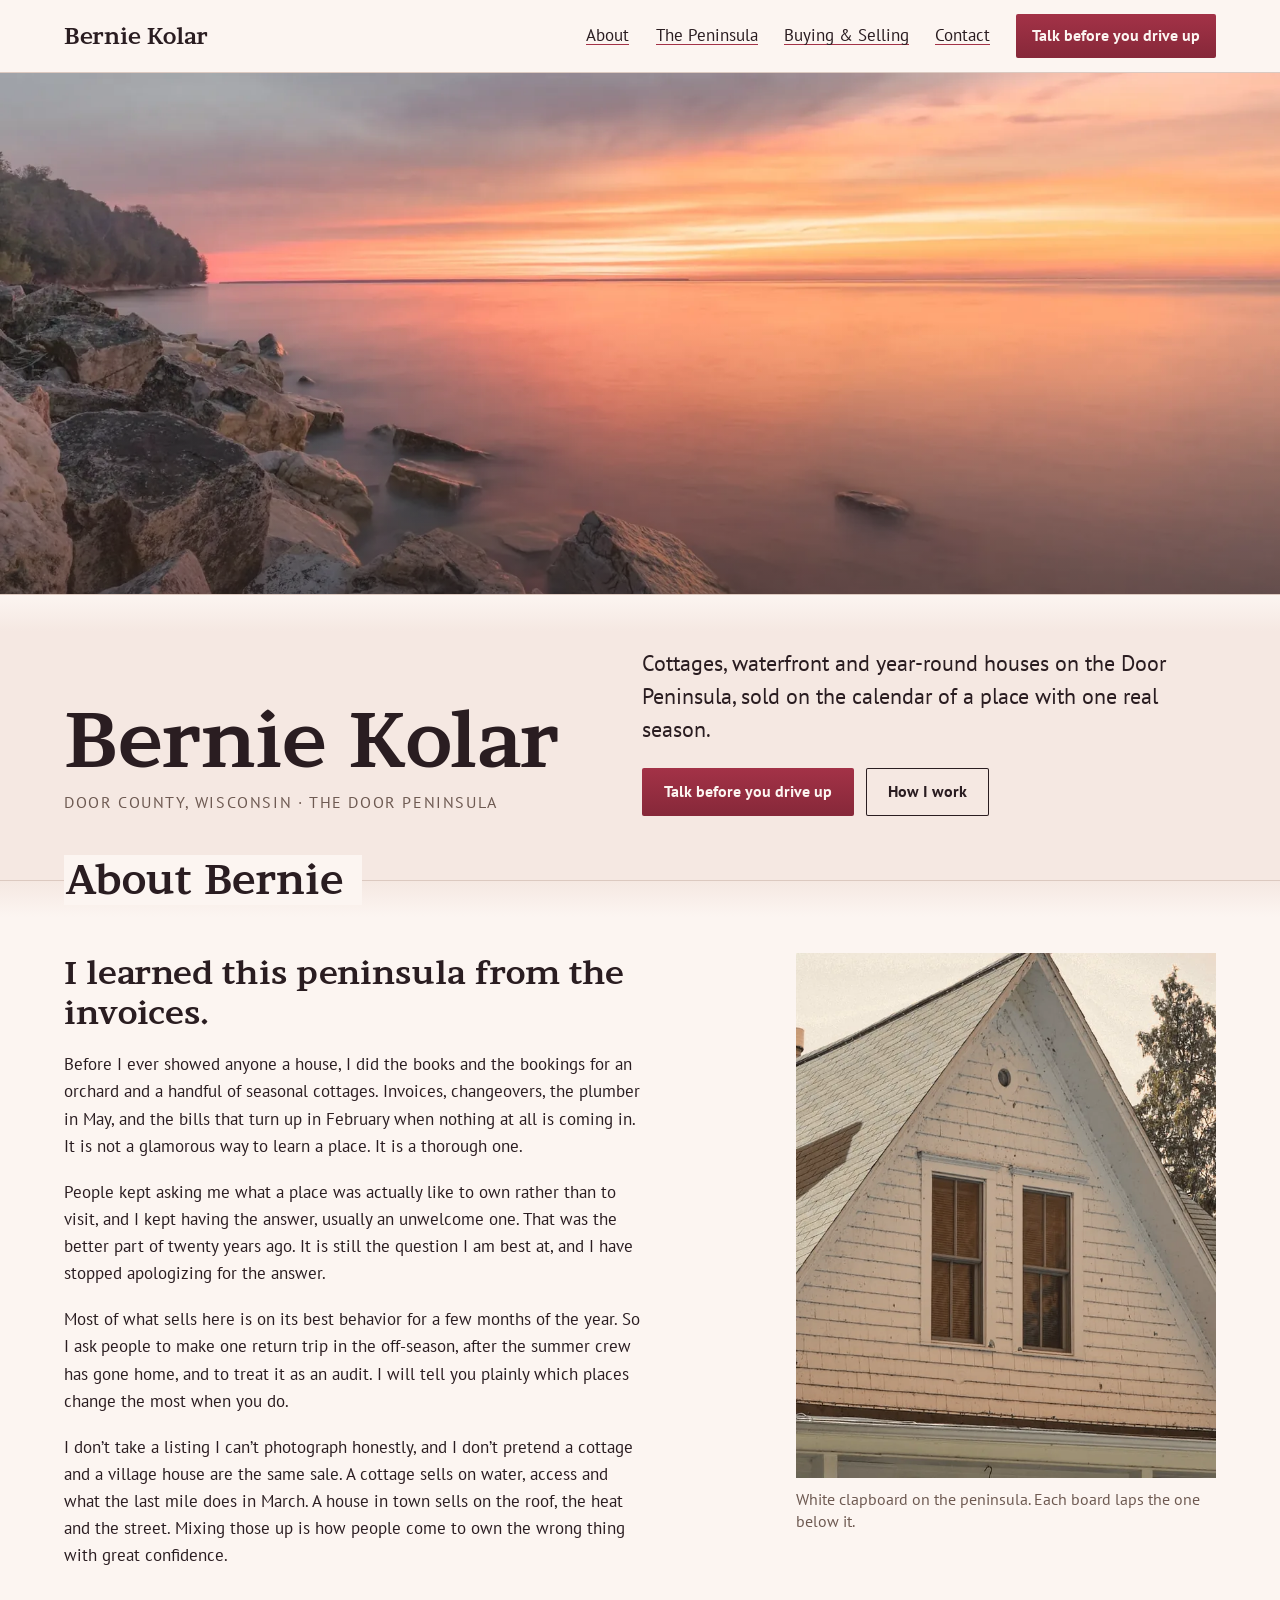
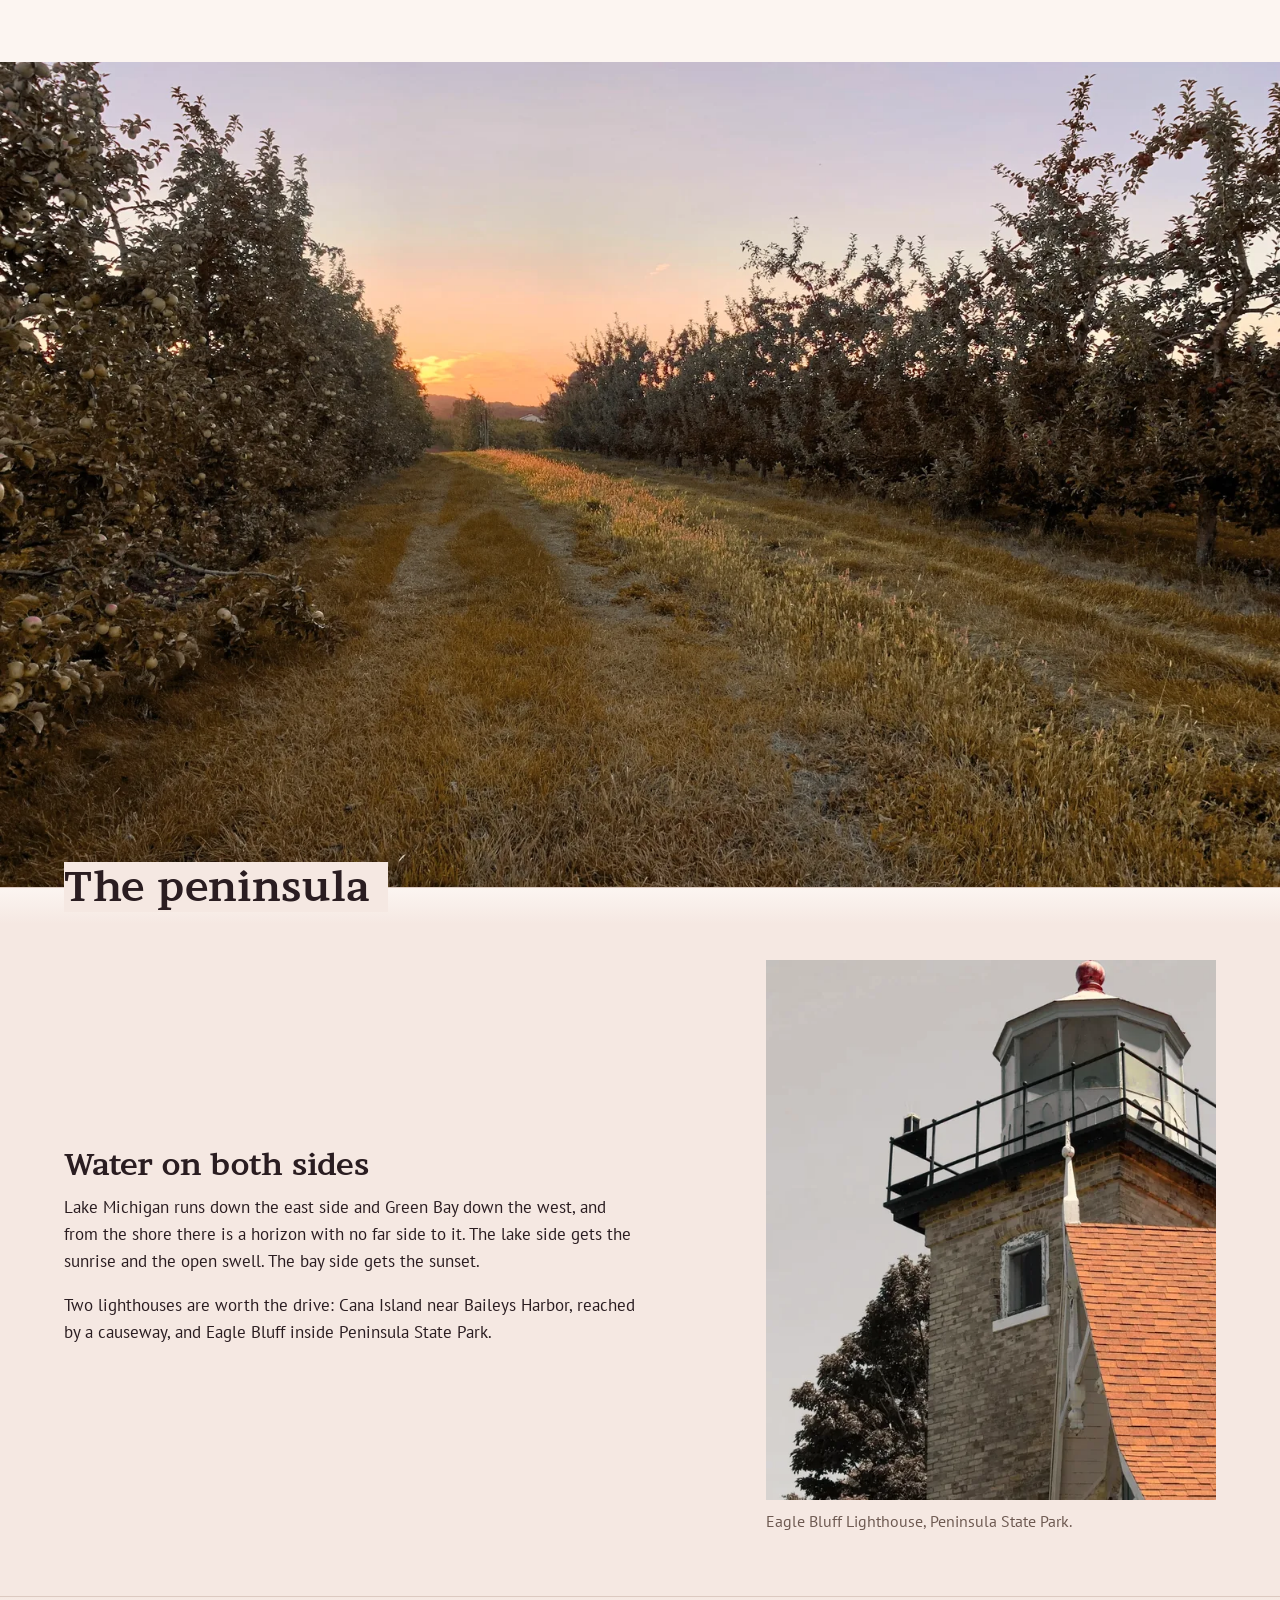
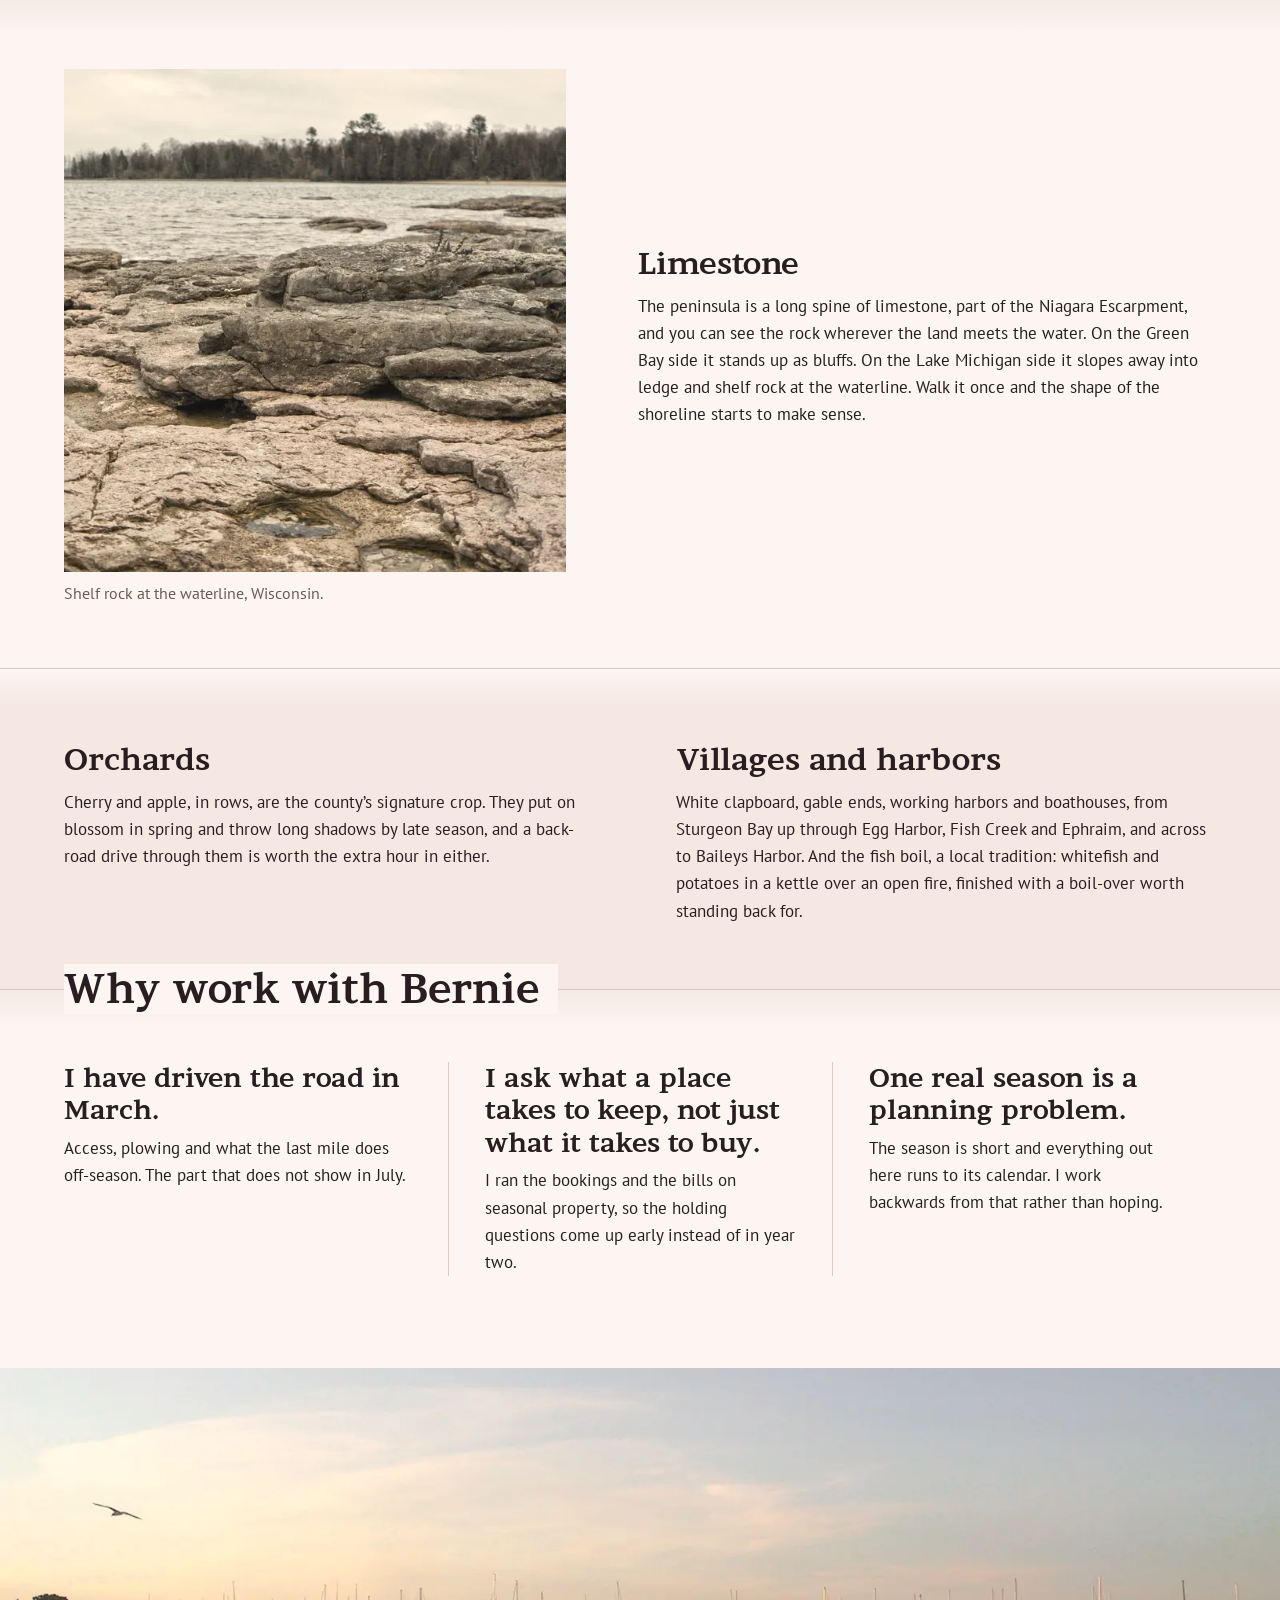
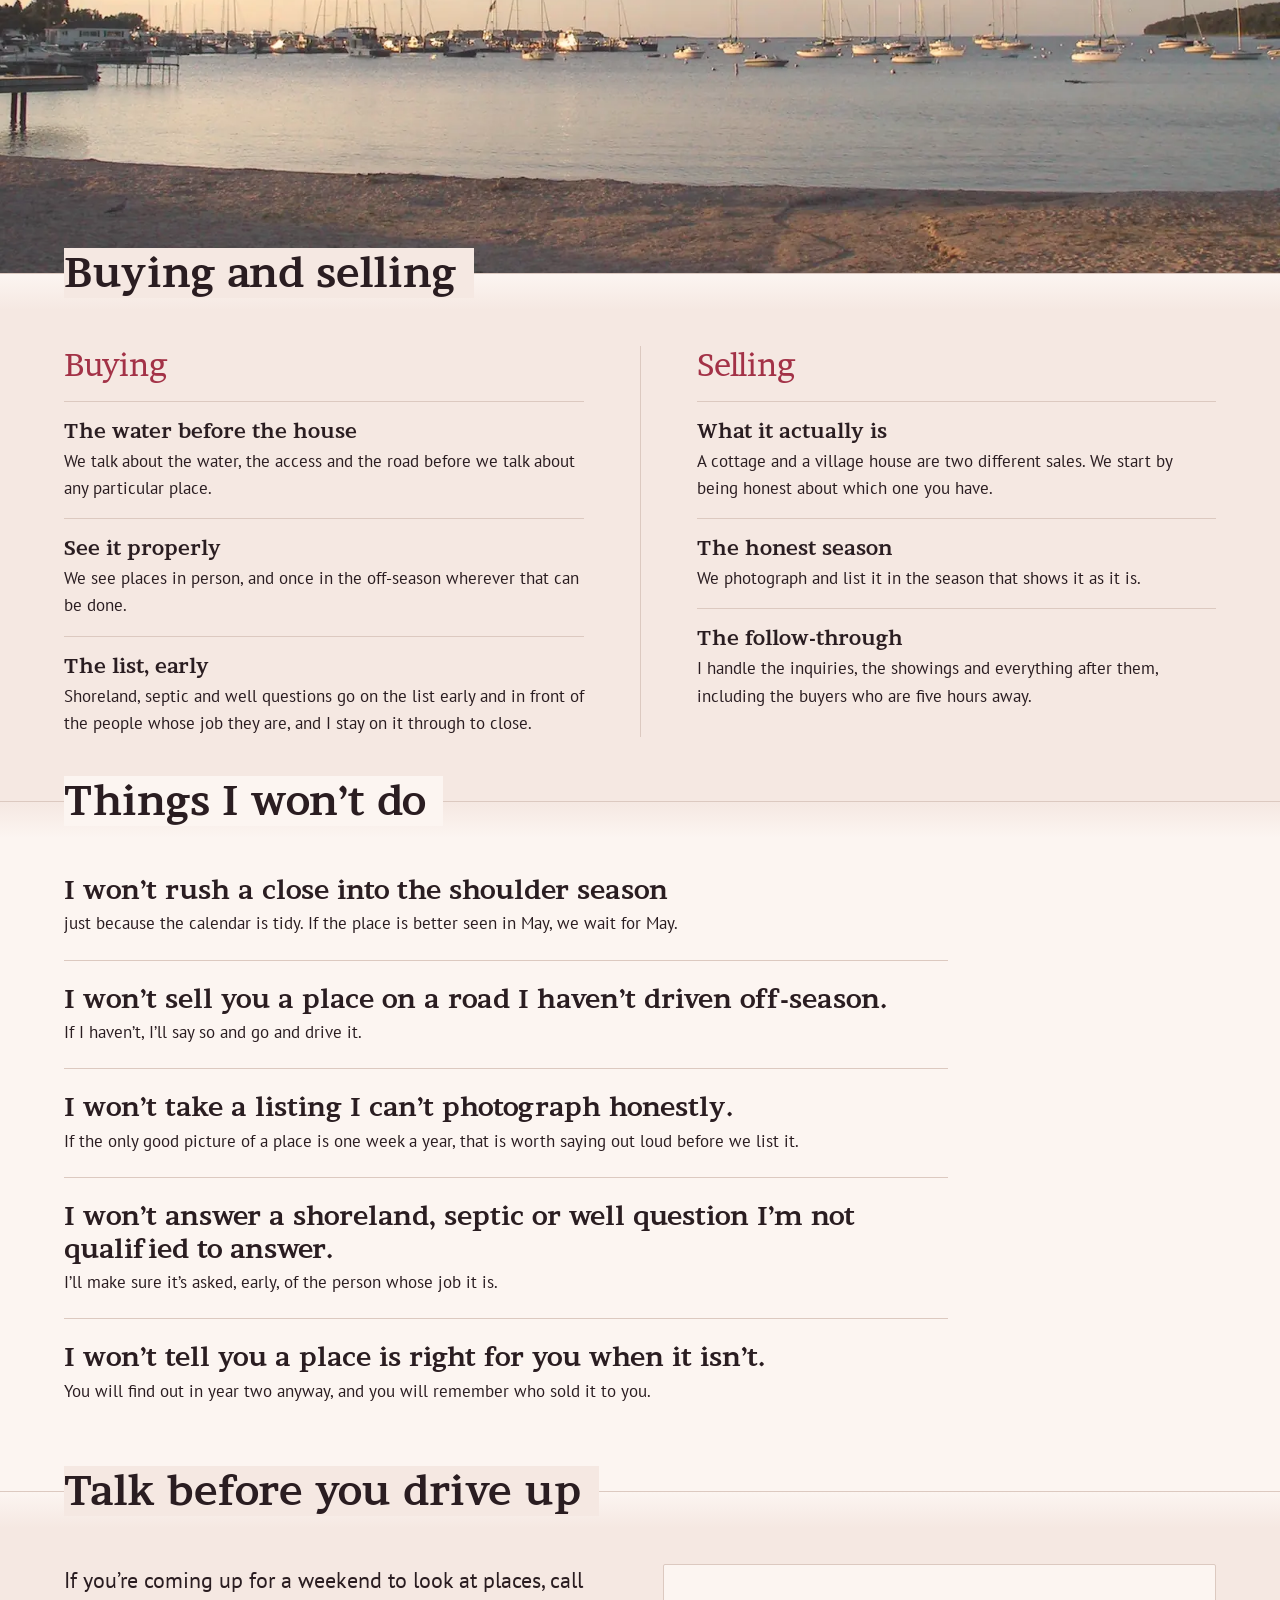
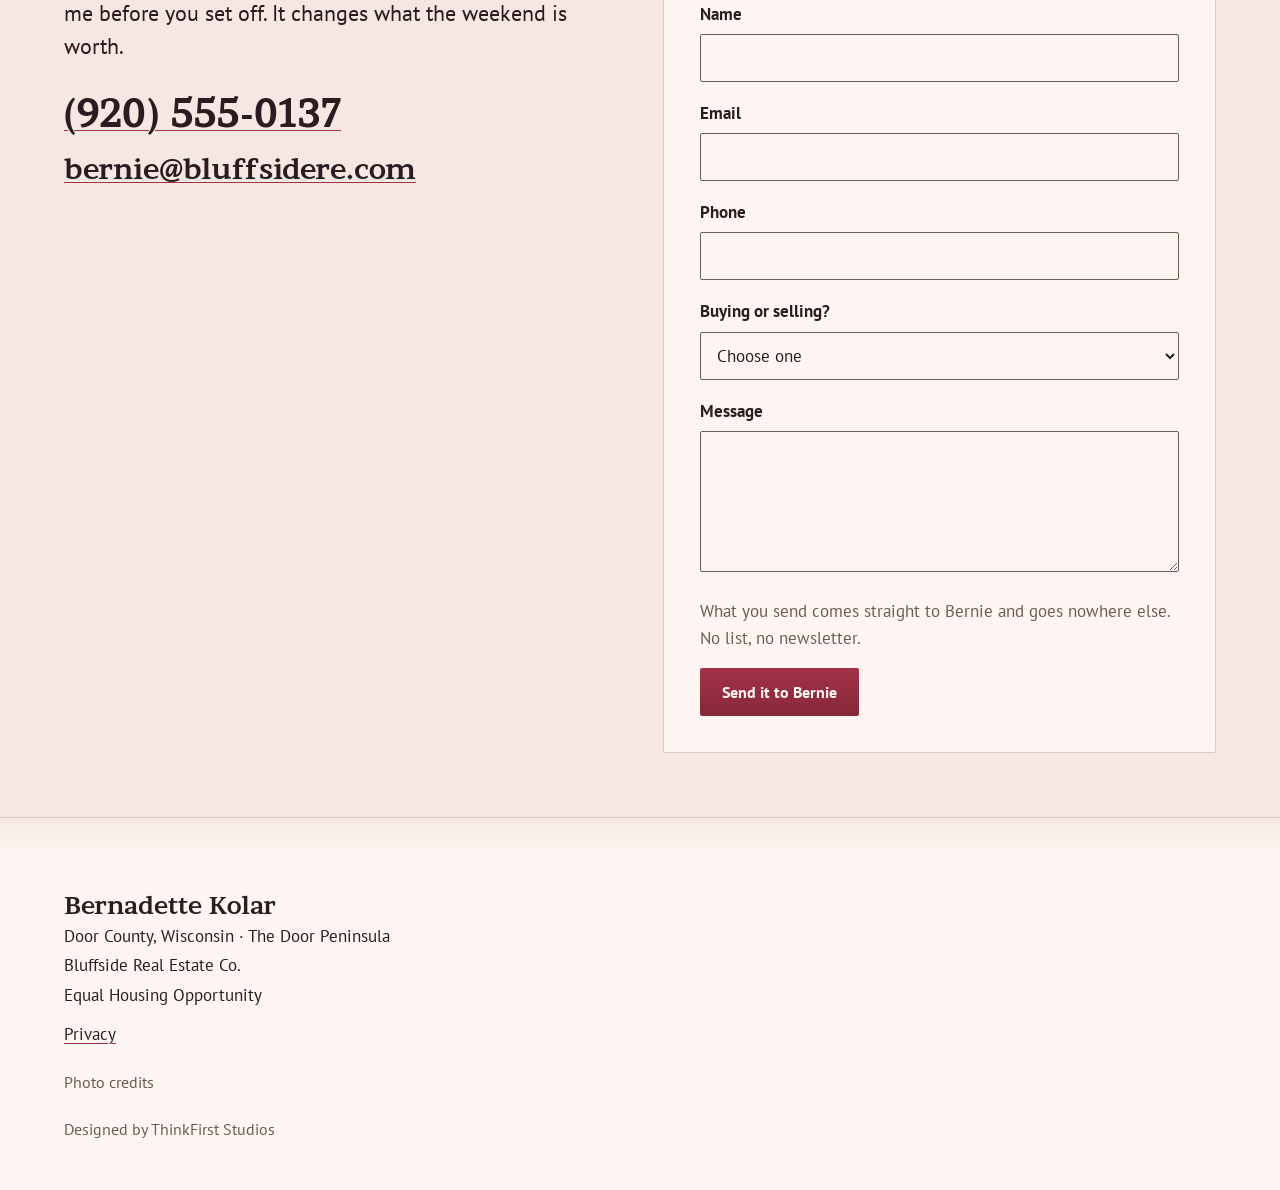
==== index.html @ 12010ba4 "Publish sample site preview Co-Authored-By: Claude Opus 5.5 <noreply@anthropic.com>" ====
<!-- ThinkFirst Studios sample site. Bernadette Kolar, Bluffside Real Estate Co., the phone number and the email address are FICTIONAL and used for demonstration only. Not a real agent, brokerage or business. No licence number, statistic or testimonial on this page is real — none are claimed. Photography is royalty-free stock, regional, and not represented as being of any specific address. Not for deployment to a live domain. Some photographs are Creative Commons works of named public places, credited in the footer. -->
<!DOCTYPE html>
<html lang="en-US">
<head>
  <meta charset="utf-8">
  <meta name="viewport" content="width=device-width, initial-scale=1">
  <title>Bernie Kolar · Door County Real Estate · The Door Peninsula, Wisconsin</title>
  <meta name="description" content="Bernie Kolar works cottages, waterfront and year-round houses on the Door Peninsula: Sturgeon Bay, Fish Creek, Ephraim, Egg Harbor and Baileys Harbor. Talk before you drive up.">
  <meta name="robots" content="noindex, nofollow">
  <link rel="canonical" href="https://bluffsidere.com/">
  <meta property="og:type" content="website">
  <meta property="og:title" content="Bernie Kolar · Door County Real Estate">
  <meta property="og:description" content="Cottages, waterfront and year-round houses on the Door Peninsula. Talk before you drive up.">
  <meta property="og:url" content="https://bluffsidere.com/">
  <meta property="og:image" content="https://bluffsidere.com/assets/og-card.jpg">
  <link rel="stylesheet" href="styles.css">
  <script>document.documentElement.classList.add('js')</script>
  <script type="application/ld+json">
  {
    "@context": "https://schema.org",
    "@type": "RealEstateAgent",
    "name": "Bernadette Kolar",
    "url": "https://bluffsidere.com/",
    "areaServed": { "@type": "AdministrativeArea", "name": "Door County, Wisconsin" }
  }
  </script>
</head>
<body>
  <a class="skip" href="#main">Skip to content</a>

  <header class="head" data-head>
    <div class="head__row">
      <a class="head__name" href="#top">Bernie Kolar</a>
      <button class="head__toggle" type="button" data-nav-toggle aria-expanded="false" aria-controls="nav">Menu</button>
      <nav class="head__nav" id="nav" aria-label="Main">
        <a href="#about">About</a>
        <a href="#peninsula">The Peninsula</a>
        <a href="#buying-selling">Buying &amp; Selling</a>
        <a href="#contact">Contact</a>
        <a class="btn btn--small" href="#contact">Talk before you drive up</a>
      </nav>
    </div>
  </header>

  <main id="main">
    <div id="top" class="hero">
      <picture class="hero__photo">
        <source media="(max-width: 599px)" type="image/webp"
                srcset="assets/photos/shoreline-hero-phone-800.webp 800w, assets/photos/shoreline-hero-phone-1200.webp 1200w" sizes="100vw" width="1200" height="900">
        <img src="assets/photos/shoreline-hero-1800.webp"
             srcset="assets/photos/shoreline-hero-1200.webp 1200w, assets/photos/shoreline-hero-1800.webp 1800w, assets/photos/shoreline-hero-2320.webp 2320w"
             sizes="100vw" width="2320" height="994" fetchpriority="high"
             alt="Open water running to a clear horizon past a shoreline of pale broken rock, in warm low light, Door County.">
      </picture>
    </div>

    <section class="lap lap--blossom lap--hero" data-lap aria-labelledby="hero-name">
      <div class="wrap hero__copy">
        <div>
          <h1 class="hero__name" id="hero-name">Bernie Kolar</h1>
          <p class="hero__place">Door County, Wisconsin · The Door Peninsula</p>
        </div>
        <div>
          <p class="hero__line">Cottages, waterfront and year-round houses on the Door Peninsula, sold on the calendar of a place with one real season.</p>
          <p class="hero__actions">
            <a class="btn" href="#contact">Talk before you drive up</a>
            <a class="btn btn--line" href="#about">How I work</a>
          </p>
        </div>
      </div>
    </section>

    <section class="lap lap--shell" id="about" data-lap aria-labelledby="about-title">
      <div class="wrap">
        <h2 class="lap__title" id="about-title">About Bernie</h2>
        <div class="about" data-rise-group>
          <div class="about__prose">
            <p class="about__open" data-rise>I learned this peninsula from the invoices.</p>
            <p data-rise>Before I ever showed anyone a house, I did the books and the bookings for an orchard and a handful of seasonal cottages. Invoices, changeovers, the plumber in May, and the bills that turn up in February when nothing at all is coming in. It is not a glamorous way to learn a place. It is a thorough one.</p>
            <p data-rise>People kept asking me what a place was actually like to own rather than to visit, and I kept having the answer, usually an unwelcome one. That was the better part of twenty years ago. It is still the question I am best at, and I have stopped apologizing for the answer.</p>
            <p data-rise>Most of what sells here is on its best behavior for a few months of the year. So I ask people to make one return trip in the off-season, after the summer crew has gone home, and to treat it as an audit. I will tell you plainly which places change the most when you do.</p>
            <p data-rise>I don’t take a listing I can’t photograph honestly, and I don’t pretend a cottage and a village house are the same sale. A cottage sells on water, access and what the last mile does in March. A house in town sells on the roof, the heat and the street. Mixing those up is how people come to own the wrong thing with great confidence.</p>
          </div>
          <figure class="about__photo" data-rise>
            <img src="assets/photos/clapboard-gable-800.webp"
                 srcset="assets/photos/clapboard-gable-640.webp 640w, assets/photos/clapboard-gable-800.webp 800w"
                 sizes="(min-width: 900px) 420px, 100vw" width="800" height="1000" loading="lazy"
                 alt="The gable end of a white clapboard building seen square-on, its lapped boards running level around two tall windows.">
            <figcaption>White clapboard on the peninsula. Each board laps the one below it.</figcaption>
          </figure>
        </div>
      </div>
    </section>

    <figure class="break" id="peninsula">
      <img src="assets/photos/orchard-rows-1600.webp"
           srcset="assets/photos/orchard-rows-1000.webp 1000w, assets/photos/orchard-rows-1600.webp 1600w, assets/photos/orchard-rows-2400.webp 2400w"
           sizes="100vw" width="2400" height="1600" loading="lazy"
           alt="A grass lane between two orchard rows at the end of the day, the trees dark against a low warm sky.">
    </figure>

    <section class="lap lap--blossom" data-lap aria-labelledby="peninsula-title">
      <div class="wrap">
        <h2 class="lap__title" id="peninsula-title">The peninsula</h2>
        <div class="place place--tall" data-rise-group>
          <div class="place__text" data-rise>
            <h3>Water on both sides</h3>
            <p>Lake Michigan runs down the east side and Green Bay down the west, and from the shore there is a horizon with no far side to it. The lake side gets the sunrise and the open swell. The bay side gets the sunset.</p>
            <p>Two lighthouses are worth the drive: Cana Island near Baileys Harbor, reached by a causeway, and Eagle Bluff inside Peninsula State Park.</p>
          </div>
          <figure class="place__photo" data-rise>
            <img src="assets/photos/eagle-bluff-light-900.webp"
                 srcset="assets/photos/eagle-bluff-light-560.webp 560w, assets/photos/eagle-bluff-light-900.webp 900w"
                 sizes="(min-width: 900px) 30vw, 100vw" width="900" height="1080" loading="lazy"
                 alt="The lantern room and brick tower of Eagle Bluff Lighthouse against a clear sky.">
            <figcaption>Eagle Bluff Lighthouse, Peninsula State Park.</figcaption>
          </figure>
        </div>
      </div>
    </section>

    <section class="lap lap--shell" data-lap aria-labelledby="limestone-title">
      <div class="wrap">
        <div class="place place--flip" data-rise-group>
          <div class="place__text" data-rise>
            <h3 id="limestone-title">Limestone</h3>
            <p>The peninsula is a long spine of limestone, part of the Niagara Escarpment, and you can see the rock wherever the land meets the water. On the Green Bay side it stands up as bluffs. On the Lake Michigan side it slopes away into ledge and shelf rock at the waterline. Walk it once and the shape of the shoreline starts to make sense.</p>
          </div>
          <figure class="place__photo" data-rise>
            <img src="assets/photos/shelf-rock-1000.webp"
                 srcset="assets/photos/shelf-rock-640.webp 640w, assets/photos/shelf-rock-1000.webp 1000w"
                 sizes="(min-width: 900px) 34vw, 100vw" width="1000" height="1000" loading="lazy"
                 alt="Flat shelves of pale rock stepping down into shallow water on a Wisconsin shoreline.">
            <figcaption>Shelf rock at the waterline, Wisconsin.</figcaption>
          </figure>
        </div>
      </div>
    </section>

    <section class="lap lap--blossom" data-lap aria-labelledby="orchards-title">
      <div class="wrap">
        <div class="place place--pair" data-rise-group>
          <div class="place__text" data-rise>
            <h3 id="orchards-title">Orchards</h3>
            <p>Cherry and apple, in rows, are the county’s signature crop. They put on blossom in spring and throw long shadows by late season, and a back-road drive through them is worth the extra hour in either.</p>
          </div>
          <div class="place__text" data-rise>
            <h3>Villages and harbors</h3>
            <p>White clapboard, gable ends, working harbors and boathouses, from Sturgeon Bay up through Egg Harbor, Fish Creek and Ephraim, and across to Baileys Harbor. And the fish boil, a local tradition: whitefish and potatoes in a kettle over an open fire, finished with a boil-over worth standing back for.</p>
          </div>
        </div>
      </div>
    </section>

    <section class="lap lap--shell" data-lap aria-labelledby="why-title">
      <div class="wrap">
        <h2 class="lap__title" id="why-title">Why work with Bernie</h2>
        <div class="points" data-rise-group>
          <div data-rise>
            <h3>I have driven the road in March.</h3>
            <p>Access, plowing and what the last mile does off-season. The part that does not show in July.</p>
          </div>
          <div data-rise>
            <h3>I ask what a place takes to keep, not just what it takes to buy.</h3>
            <p>I ran the bookings and the bills on seasonal property, so the holding questions come up early instead of in year two.</p>
          </div>
          <div data-rise>
            <h3>One real season is a planning problem.</h3>
            <p>The season is short and everything out here runs to its calendar. I work backwards from that rather than hoping.</p>
          </div>
        </div>
      </div>
    </section>

    <figure class="break break--wide">
      <img src="assets/photos/fish-creek-harbour-1600.webp"
           srcset="assets/photos/fish-creek-harbour-1000.webp 1000w, assets/photos/fish-creek-harbour-1600.webp 1600w, assets/photos/fish-creek-harbour-2040.webp 2040w"
           sizes="100vw" width="2040" height="850" loading="lazy"
           alt="Sailboats moored across Fish Creek harbor at dusk, seen from the beach under a soft pink sky.">
    </figure>

    <section class="lap lap--blossom" id="buying-selling" data-lap aria-labelledby="bs-title">
      <div class="wrap">
        <h2 class="lap__title" id="bs-title">Buying and selling</h2>
        <div class="split" data-rise-group>
          <div class="split__col" data-rise>
            <h3 class="split__head">Buying</h3>
            <dl class="steps">
              <dt>The water before the house</dt>
              <dd>We talk about the water, the access and the road before we talk about any particular place.</dd>
              <dt>See it properly</dt>
              <dd>We see places in person, and once in the off-season wherever that can be done.</dd>
              <dt>The list, early</dt>
              <dd>Shoreland, septic and well questions go on the list early and in front of the people whose job they are, and I stay on it through to close.</dd>
            </dl>
          </div>
          <div class="split__col" data-rise>
            <h3 class="split__head">Selling</h3>
            <dl class="steps">
              <dt>What it actually is</dt>
              <dd>A cottage and a village house are two different sales. We start by being honest about which one you have.</dd>
              <dt>The honest season</dt>
              <dd>We photograph and list it in the season that shows it as it is.</dd>
              <dt>The follow-through</dt>
              <dd>I handle the inquiries, the showings and everything after them, including the buyers who are five hours away.</dd>
            </dl>
          </div>
        </div>
      </div>
    </section>

    <section class="lap lap--shell" data-lap aria-labelledby="wont-title">
      <div class="wrap">
        <h2 class="lap__title" id="wont-title">Things I won’t do</h2>
        <ul class="wont" data-rise-group>
          <li data-rise><strong>I won’t rush a close into the shoulder season</strong> just because the calendar is tidy. If the place is better seen in May, we wait for May.</li>
          <li data-rise><strong>I won’t sell you a place on a road I haven’t driven off-season.</strong> If I haven’t, I’ll say so and go and drive it.</li>
          <li data-rise><strong>I won’t take a listing I can’t photograph honestly.</strong> If the only good picture of a place is one week a year, that is worth saying out loud before we list it.</li>
          <li data-rise><strong>I won’t answer a shoreland, septic or well question I’m not qualified to answer.</strong> I’ll make sure it’s asked, early, of the person whose job it is.</li>
          <li data-rise><strong>I won’t tell you a place is right for you when it isn’t.</strong> You will find out in year two anyway, and you will remember who sold it to you.</li>
        </ul>
      </div>
    </section>

    <section class="lap lap--blossom" id="contact" data-lap aria-labelledby="contact-title">
      <div class="wrap">
        <h2 class="lap__title" id="contact-title">Talk before you drive up</h2>
        <div class="contact" data-rise-group>
          <div data-rise>
            <p class="contact__lead">If you’re coming up for a weekend to look at places, call me before you set off. It changes what the weekend is worth.</p>
            <p class="contact__big"><a href="tel:+19205550137">(920) 555-0137</a></p>
            <p class="contact__big contact__big--mail"><a href="mailto:bernie@bluffsidere.com">bernie@bluffsidere.com</a></p>
          </div>
          <form class="form" action="thanks.html" method="get" novalidate data-form data-rise>
            <div class="field">
              <label for="f-name">Name</label>
              <input id="f-name" name="name" type="text" autocomplete="name" required aria-describedby="e-name">
              <p class="field__error" id="e-name" hidden></p>
            </div>
            <div class="field">
              <label for="f-email">Email</label>
              <input id="f-email" name="email" type="email" autocomplete="email" aria-describedby="e-email">
              <p class="field__error" id="e-email" hidden></p>
            </div>
            <div class="field">
              <label for="f-phone">Phone</label>
              <input id="f-phone" name="phone" type="tel" autocomplete="tel" aria-describedby="e-contact">
              <p class="field__error" id="e-contact" hidden></p>
            </div>
            <div class="field">
              <label for="f-kind">Buying or selling?</label>
              <select id="f-kind" name="kind">
                <option value="">Choose one</option>
                <option>Buying</option>
                <option>Selling</option>
                <option>Both</option>
                <option>Just looking</option>
              </select>
            </div>
            <div class="field">
              <label for="f-message">Message</label>
              <textarea id="f-message" name="message" rows="5"></textarea>
            </div>
            <p class="form__note">What you send comes straight to Bernie and goes nowhere else. No list, no newsletter.</p>
            <button class="btn" type="submit">Send it to Bernie</button>
          </form>
        </div>
      </div>
    </section>
  </main>

  <footer class="lap lap--shell foot">
    <div class="wrap">
      <p class="foot__name">Bernadette Kolar</p>
      <p>Door County, Wisconsin · The Door Peninsula</p>
      <p>Bluffside Real Estate Co.</p>
      <p>Equal Housing Opportunity</p>
      <p><a href="privacy.html">Privacy</a></p>
      <details class="foot__credits">
        <summary>Photo credits</summary>
        <p>Photographs cropped, straightened and color-adjusted from the originals.</p>
        <ul>
          <li><a href="https://unsplash.com/photos/a-beautiful-sunset-over-the-ocean-with-rocks-in-the-foreground-HpwpplwMd3E">Door County shoreline</a>, Dave Hoefler, Unsplash License</li>
          <li><a href="https://commons.wikimedia.org/wiki/File:White_Gull_Inn_(53918706138).jpg">White Gull Inn</a>, Chris Rycroft, <a href="https://creativecommons.org/licenses/by/2.0/">CC BY 2.0</a></li>
          <li><a href="https://www.pexels.com/photo/apple-orchard-at-sunset-in-pennsylvania-countryside-32211714/">Apple orchard at sunset</a>, Jonathan David, Pexels License</li>
          <li><a href="https://www.pexels.com/photo/close-up-of-the-eagle-bluff-lighthouse-8353597/">Eagle Bluff Lighthouse</a>, RockTree Photography, Pexels License</li>
          <li><a href="https://www.pexels.com/photo/rocky-beach-by-the-sea-27036347/">Rocky shoreline, Wisconsin</a>, Robert Schrader, Pexels License</li>
          <li><a href="https://commons.wikimedia.org/wiki/File:Fish_Creek_Harbor_Park.jpg">Fish Creek Harbor Park</a>, Markheffron2, <a href="https://creativecommons.org/licenses/by-sa/3.0/">CC BY-SA 3.0</a></li>
        </ul>
      </details>
      <p class="foot__small">Designed by ThinkFirst Studios</p>
    </div>
  </footer>

  <div class="callbar">
    <a href="tel:+19205550137">Call</a>
    <a href="mailto:bernie@bluffsidere.com">Email</a>
  </div>
  <script src="script.js"></script>
</body>
</html>
---- styles.css ----
/* Orchard Light · The Lapped Course */
@font-face { font-family: "Brawler"; src: url("assets/fonts/brawler-400-normal.woff2") format("woff2"); font-weight: 400; font-display: swap; }
@font-face { font-family: "Brawler"; src: url("assets/fonts/brawler-700-normal.woff2") format("woff2"); font-weight: 700; font-display: swap; }
@font-face { font-family: "PT Sans"; src: url("assets/fonts/pt-sans-400-normal.woff2") format("woff2"); font-weight: 400; font-display: swap; }
@font-face { font-family: "PT Sans"; src: url("assets/fonts/pt-sans-400-italic.woff2") format("woff2"); font-weight: 400; font-style: italic; font-display: swap; }
@font-face { font-family: "PT Sans"; src: url("assets/fonts/pt-sans-700-normal.woff2") format("woff2"); font-weight: 700; font-display: swap; }

:root {
  --blossom: #F5E8E2;
  --shell: #FCF5F1;
  --harbour: #2A1D21;
  --driftwood: #6E5A52;
  --rule: #DCC9C0;
  --cherry: #A33247;
  --cherry-deep: #862839;
  --cherry-deeper: #6F1F2F;
  --lap: 28px;
  --gutter: clamp(20px, 5vw, 64px);
  --display: "Brawler", Georgia, serif;
  --body: "PT Sans", "Trebuchet MS", sans-serif;
}

*, *::before, *::after { box-sizing: border-box; }
html { scroll-behavior: smooth; scroll-padding-top: 76px; -webkit-text-size-adjust: 100%; }
body { margin: 0; background: var(--blossom); color: var(--harbour); font: 400 1.0625rem/1.6 var(--body); padding-bottom: 56px; overflow-x: clip; }
img { display: block; width: 100%; height: auto; }
h1, h2, h3, p, ul, dl, dd, figure { margin: 0; padding: 0; }
ul { list-style: none; }
a { color: var(--harbour); text-decoration: underline; text-decoration-color: var(--cherry); text-decoration-thickness: 1px; text-underline-offset: 3px; transition: text-decoration-thickness .15s; }
a:hover { text-decoration-thickness: 3px; }
:focus-visible { outline: 3px solid var(--cherry); outline-offset: 2px; }

.skip { position: absolute; left: 12px; top: -60px; z-index: 60; padding: 10px 14px; background: var(--shell); }
.skip:focus { top: 12px; }
.wrap { width: 100%; max-width: 1280px; margin: 0 auto; padding: 0 var(--gutter); }

/* Buttons */
.btn { display: inline-flex; align-items: center; justify-content: center; min-height: 48px; padding: 10px 22px; border: 0; border-radius: 2px; background: linear-gradient(180deg, var(--cherry), var(--cherry-deep)); color: var(--shell); font: 700 1rem/1.2 var(--body); text-decoration: none; cursor: pointer; }
.btn:hover { background: linear-gradient(180deg, var(--cherry-deep), var(--cherry-deeper)); }
.btn--line { background: none; color: var(--harbour); box-shadow: inset 0 0 0 1px var(--harbour); }
.btn--line:hover { background: var(--shell); }
.btn--small { min-height: 44px; padding: 8px 16px; }

/* Header */
.head { position: sticky; top: 0; z-index: 50; background: var(--shell); border-bottom: 1px solid var(--rule); }
.head__row { display: flex; align-items: center; justify-content: space-between; gap: 20px; max-width: 1280px; margin: 0 auto; padding: 14px var(--gutter); transition: padding .2s; }
.head.is-condensed .head__row { padding-top: 6px; padding-bottom: 6px; }
.head__name { display: inline-flex; align-items: center; min-height: 44px; font: 700 1.375rem/1.2 var(--display); text-decoration: none; }
.head__toggle { min-width: 64px; min-height: 44px; padding: 0 12px; background: none; border: 1px solid var(--harbour); border-radius: 2px; color: var(--harbour); font: 700 1rem var(--body); cursor: pointer; }
.head__nav { display: none; position: absolute; left: 0; right: 0; top: 100%; flex-direction: column; gap: 4px; padding: 10px var(--gutter) 20px; background: var(--shell); border-bottom: 1px solid var(--rule); }
.head__nav.is-open { display: flex; }
.head__nav a:not(.btn) { display: flex; align-items: center; min-width: 44px; min-height: 44px; }
@media (min-width: 900px) {
  .head__toggle { display: none; }
  .head__nav, .head__nav.is-open { display: flex; position: static; flex-direction: row; align-items: center; gap: 26px; padding: 0; border: 0; background: none; }
}

/* Laps: each plane overlaps the one above by 28px, with a seam at its top edge */
.lap { position: relative; z-index: 1; margin-top: calc(var(--lap) * -1); padding: calc(var(--lap) + 44px) 0 calc(var(--lap) + 64px); border-top: 1px solid var(--rule); }
.lap::before { content: ""; position: absolute; left: 0; right: 0; top: 0; height: 36px; background: linear-gradient(180deg, var(--shell), var(--blossom)); pointer-events: none; }
.lap--blossom { background: var(--blossom); }
.lap--shell { background: var(--shell); }
.lap--shell::before { background: linear-gradient(180deg, var(--blossom), var(--shell)); }
.lap > .wrap { position: relative; }
.js .lap[data-lap] { transform: translateY(14px); }
.js .lap[data-lap]::before { opacity: 0; }
.js .lap[data-lap].is-settled { transform: none; transition: transform .52s ease-out; }
.js .lap[data-lap].is-settled::before { opacity: 1; transition: opacity .52s ease-out; }

/* The title is held by the joint: half above the seam, half below it */
.lap__title { position: absolute; top: calc((var(--lap) + 45px) * -1); left: var(--gutter); transform: translateY(-50%); padding: 2px 18px 2px 0; font: 700 clamp(1.75rem, 4vw, 2.5rem)/1.15 var(--display); }
.lap--blossom .lap__title { background: var(--blossom); }
.lap--shell .lap__title { background: var(--shell); }

/* Hero */
.hero__photo { display: block; position: relative; }
.hero__photo img { aspect-ratio: 4 / 3; object-fit: cover; }
.hero__photo::after { content: ""; position: absolute; inset: 0; background: linear-gradient(0deg, rgba(42, 29, 33, .5), rgba(42, 29, 33, 0) 55%); }
.lap--hero { padding-top: calc(var(--lap) + 24px); }
.hero__copy { display: grid; gap: 22px; }
.hero__name { font: 700 clamp(2.5rem, 12vw, 4.75rem)/1 var(--display); white-space: nowrap; }
.hero__place { margin-top: 12px; color: var(--driftwood); font-size: 1rem; text-transform: uppercase; letter-spacing: .1em; }
.hero__line { font-size: clamp(1.1875rem, 2vw, 1.375rem); line-height: 1.5; max-width: 34em; }
.hero__actions { display: flex; flex-wrap: wrap; gap: 12px; margin-top: 22px; }
@media (min-width: 600px) { .hero__photo img { aspect-ratio: 21 / 9; } }
@media (min-width: 900px) { .hero__copy { grid-template-columns: 1fr 1.1fr; gap: 56px; align-items: end; } }

/* About */
.about { display: grid; gap: 36px; }
.about__prose { max-width: 34em; }
.about__prose p + p { margin-top: 1.1em; }
.about__open { font: 700 clamp(1.5rem, 3vw, 2rem)/1.25 var(--display); }
figcaption { margin-top: 10px; color: var(--driftwood); font-size: 1rem; line-height: 1.4; }
@media (min-width: 900px) { .about { grid-template-columns: 1fr minmax(0, 420px); gap: 72px; align-items: start; } }

/* Photographs that break the course */
.break { position: relative; z-index: 0; scroll-margin-top: 60px; }
.break img { aspect-ratio: 3 / 2; object-fit: cover; }
.break--wide img { aspect-ratio: 12 / 5; }

/* The peninsula */
.place { display: grid; gap: 30px; }
.place h3 { margin-bottom: 12px; font: 700 clamp(1.5rem, 3vw, 1.875rem)/1.2 var(--display); }
.place__text { max-width: 34em; }
.place__text p + p { margin-top: 1em; }
@media (min-width: 900px) {
  .place { grid-template-columns: 1fr 1.45fr; gap: 72px; align-items: center; }
  .place--flip { grid-template-columns: 1fr 1.15fr; }
  .place--flip .place__text { grid-column: 2; grid-row: 1; }
  .place--flip .place__photo { grid-column: 1; grid-row: 1; }
  .place--tall { grid-template-columns: 1.4fr 1fr; }
  .place--pair { grid-template-columns: 1fr 1fr; align-items: start; }
}

/* Why */
.points { display: grid; gap: 30px; }
.points h3 { margin-bottom: 8px; font: 700 clamp(1.375rem, 2.4vw, 1.625rem)/1.25 var(--display); }
@media (min-width: 900px) {
  .points { grid-template-columns: repeat(3, 1fr); gap: 0; }
  .points > div { padding: 0 36px; border-left: 1px solid var(--rule); }
  .points > div:first-child { padding-left: 0; border-left: 0; }
}

/* Buying and selling */
.split { display: grid; gap: 40px; }
.split__head { margin-bottom: 6px; color: var(--cherry); font: 400 clamp(1.625rem, 3vw, 2rem)/1.2 var(--display); }
.steps dt { margin-top: 16px; padding-top: 16px; border-top: 1px solid var(--rule); font: 700 1.25rem/1.3 var(--display); }
.steps dd { margin-top: 4px; }
@media (min-width: 900px) {
  .split { grid-template-columns: 1fr 1fr; gap: 0; }
  .split__col:first-child { padding-right: 56px; }
  .split__col + .split__col { padding-left: 56px; border-left: 1px solid var(--rule); }
}

/* Things I won't do */
.wont { max-width: 52em; }
.wont li { padding: 22px 0; border-top: 1px solid var(--rule); }
.wont li:first-child { padding-top: 0; border-top: 0; }
.wont strong { display: block; margin-bottom: 4px; font: 700 clamp(1.3125rem, 2.4vw, 1.625rem)/1.25 var(--display); }

/* Contact */
.contact { display: grid; gap: 40px; }
.contact__lead { max-width: 26em; font-size: clamp(1.1875rem, 2vw, 1.375rem); line-height: 1.5; }
.contact__big { margin-top: 22px; font: 700 clamp(1.75rem, 4vw, 2.5rem)/1.2 var(--display); }
.contact__big--mail { margin-top: 8px; font-size: clamp(1.25rem, 3vw, 1.75rem); overflow-wrap: anywhere; }
.contact__big a { display: inline-block; min-height: 44px; padding: 4px 0; }
.form { padding: clamp(22px, 4vw, 36px); background: var(--shell); border: 1px solid var(--rule); border-radius: 2px; }
.field { margin-bottom: 18px; }
.field label { display: block; margin-bottom: 6px; font-weight: 700; }
.field input, .field select, .field textarea { width: 100%; min-height: 48px; padding: 10px 12px; background: var(--shell); border: 1px solid var(--driftwood); border-radius: 2px; color: var(--harbour); font: 400 1.0625rem/1.4 var(--body); }
.field [aria-invalid="true"] { border-color: var(--cherry); box-shadow: inset 0 0 0 1px var(--cherry); }
.field__error { margin-top: 6px; color: var(--cherry); font-weight: 700; }
.form__note { margin-bottom: 16px; color: var(--driftwood); }
@media (min-width: 900px) { .contact { grid-template-columns: 1fr 1.05fr; gap: 72px; align-items: start; } }

/* Footer */
.foot { padding-bottom: 48px; }
.foot p { margin-top: 2px; }
.foot .foot__name { font: 700 1.5rem/1.2 var(--display); }
.foot a { display: inline-block; min-height: 44px; padding-top: 10px; }
.foot__credits { margin-top: 6px; color: var(--driftwood); font-size: 1rem; }
.foot__credits summary { display: flex; align-items: center; min-height: 44px; font-size: 1rem; cursor: pointer; }
.foot__credits a { display: inline-flex; align-items: center; min-height: 44px; padding: 0; }
.foot__credits li { margin-top: 0; }
.back a { display: inline-flex; align-items: center; min-height: 44px; }
.foot .foot__small { margin-top: 12px; color: var(--driftwood); font-size: 1rem; }

/* Sticky mobile bar */
.callbar { position: fixed; left: 0; right: 0; bottom: 0; z-index: 40; display: grid; grid-template-columns: 1fr 1fr; background: var(--shell); border-top: 1px solid var(--rule); }
.callbar a { display: flex; align-items: center; justify-content: center; min-height: 56px; font-weight: 700; text-decoration: none; }
.callbar a:first-child { background: linear-gradient(180deg, var(--cherry), var(--cherry-deep)); color: var(--shell); }
@media (min-width: 900px) { .callbar { display: none; } body { padding-bottom: 0; } }

/* Rise */
.js [data-rise-group] [data-rise] { opacity: 0; transform: translateY(8px); }
.js [data-rise-group].is-risen [data-rise] { opacity: 1; transform: none; transition: opacity .38s ease-out, transform .38s ease-out; }

/* Inner pages */
.page { padding-bottom: 64px; }
.page .wrap { max-width: 760px; }
.page__photo img { aspect-ratio: 21 / 9; object-fit: cover; }
.page h1 { padding-top: 44px; font: 700 clamp(2.25rem, 6vw, 3.25rem)/1.1 var(--display); }
.page h2 { margin-top: 32px; font: 700 1.5rem/1.2 var(--display); }
.page p, .page ul { margin-top: 12px; }
.page ul { padding-left: 1.2em; list-style: disc; }

@media (prefers-reduced-motion: reduce) {
  html { scroll-behavior: auto; }
  *, *::before, *::after { transition: none !important; animation: none !important; }
  .js .lap[data-lap], .js [data-rise-group] [data-rise] { opacity: 1; transform: none; }
  .js .lap[data-lap]::before { opacity: 1; }
}
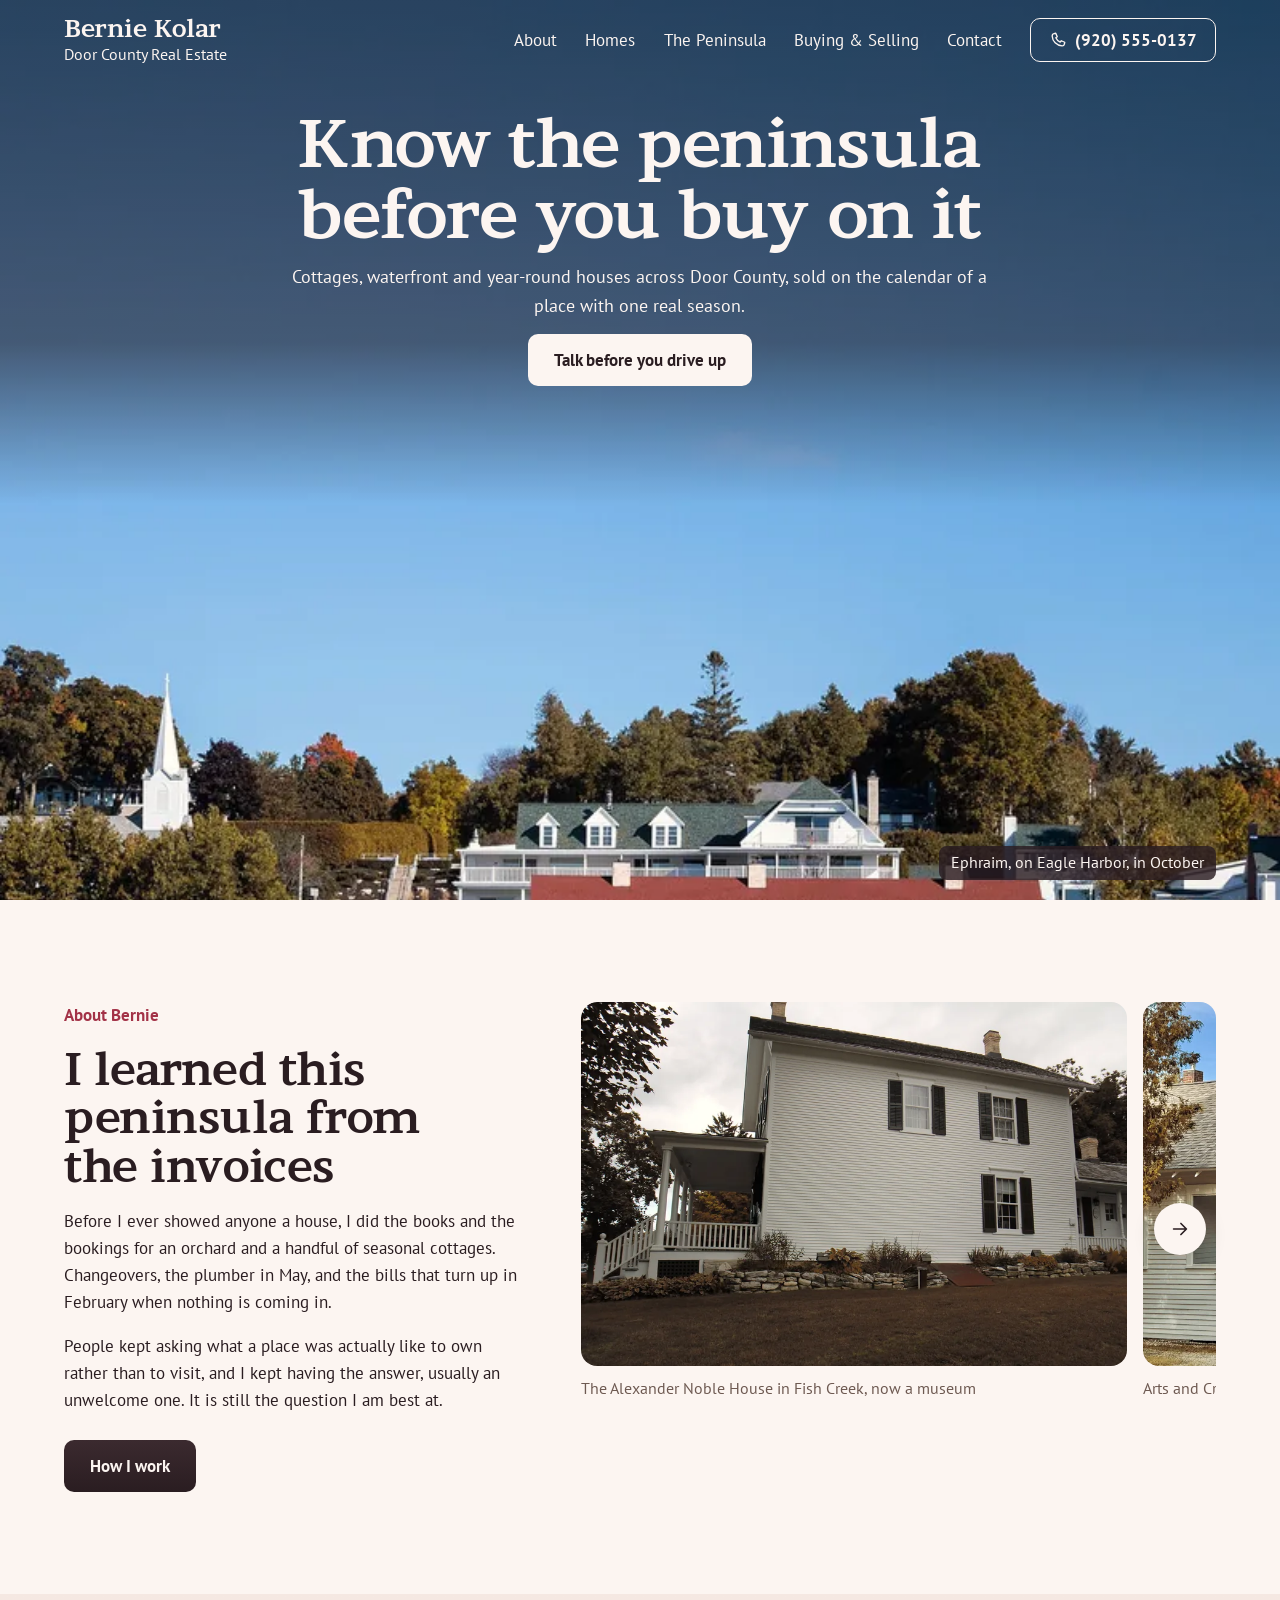
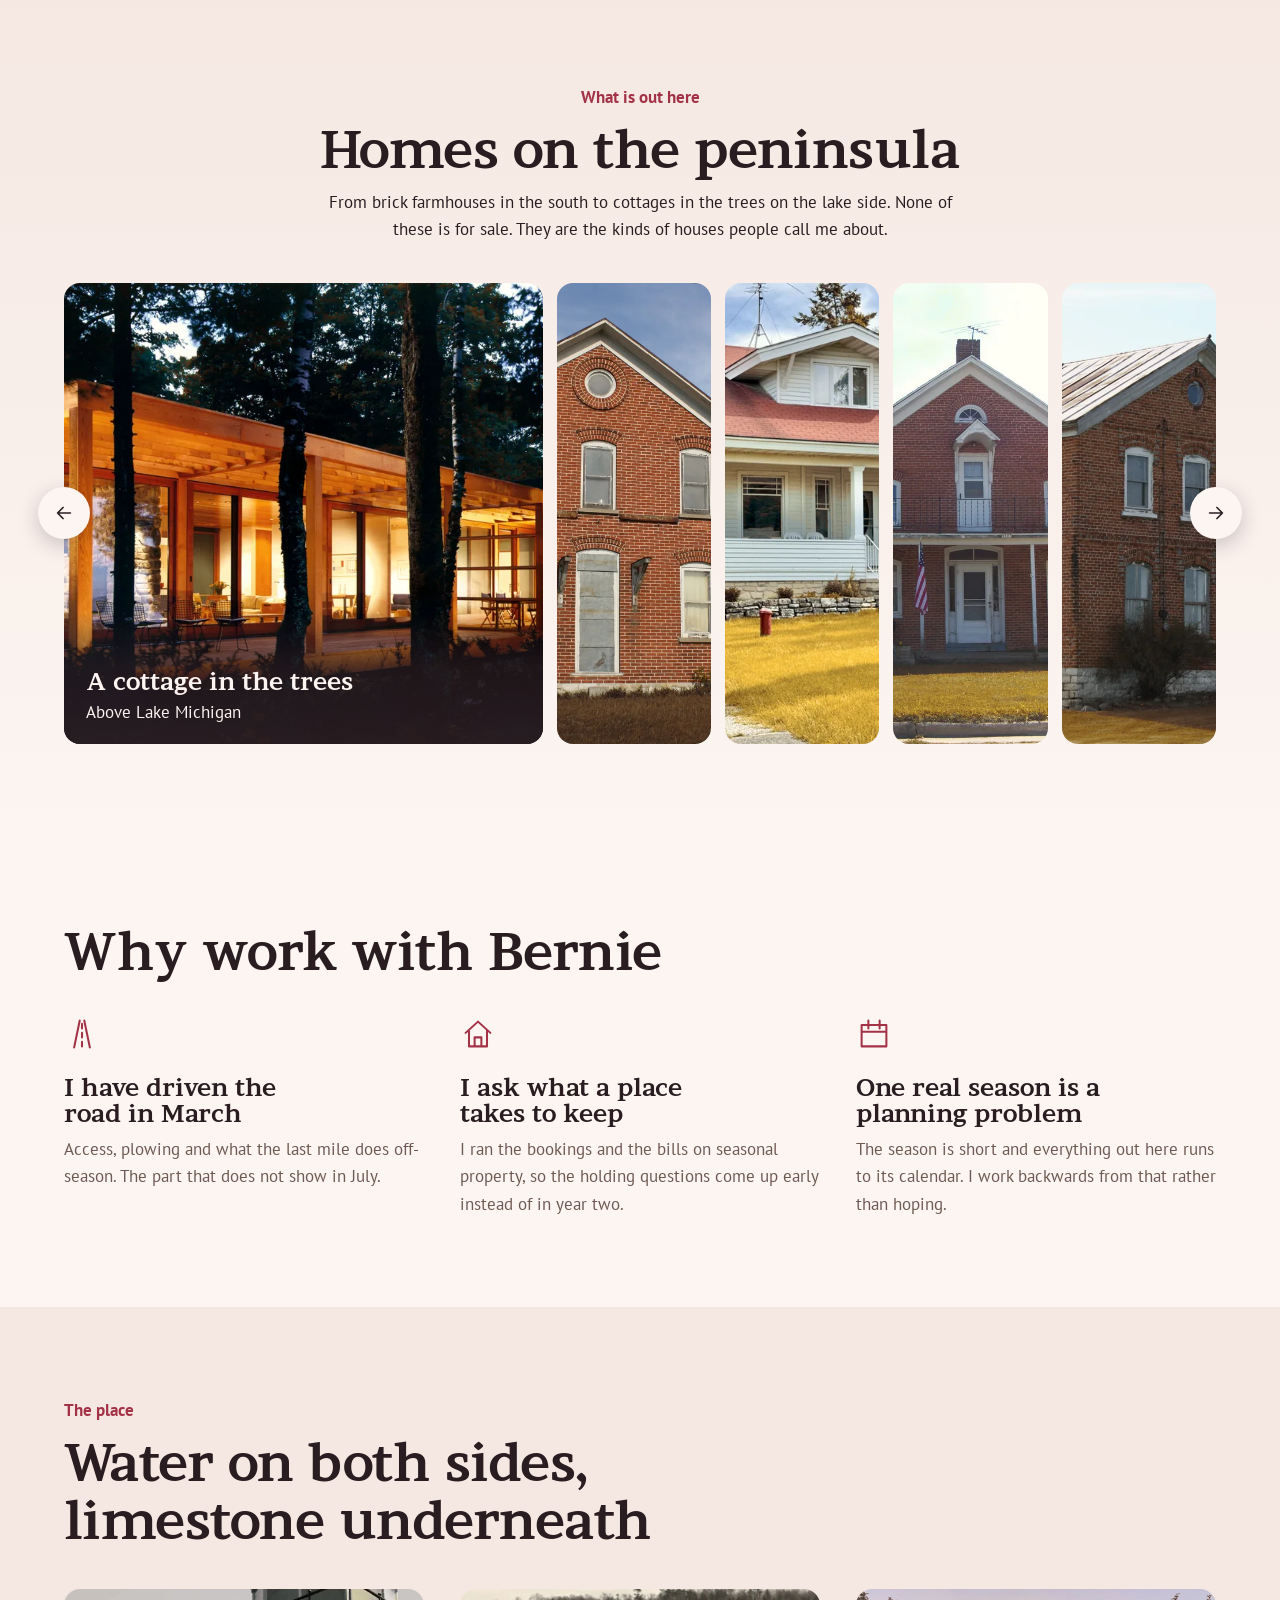
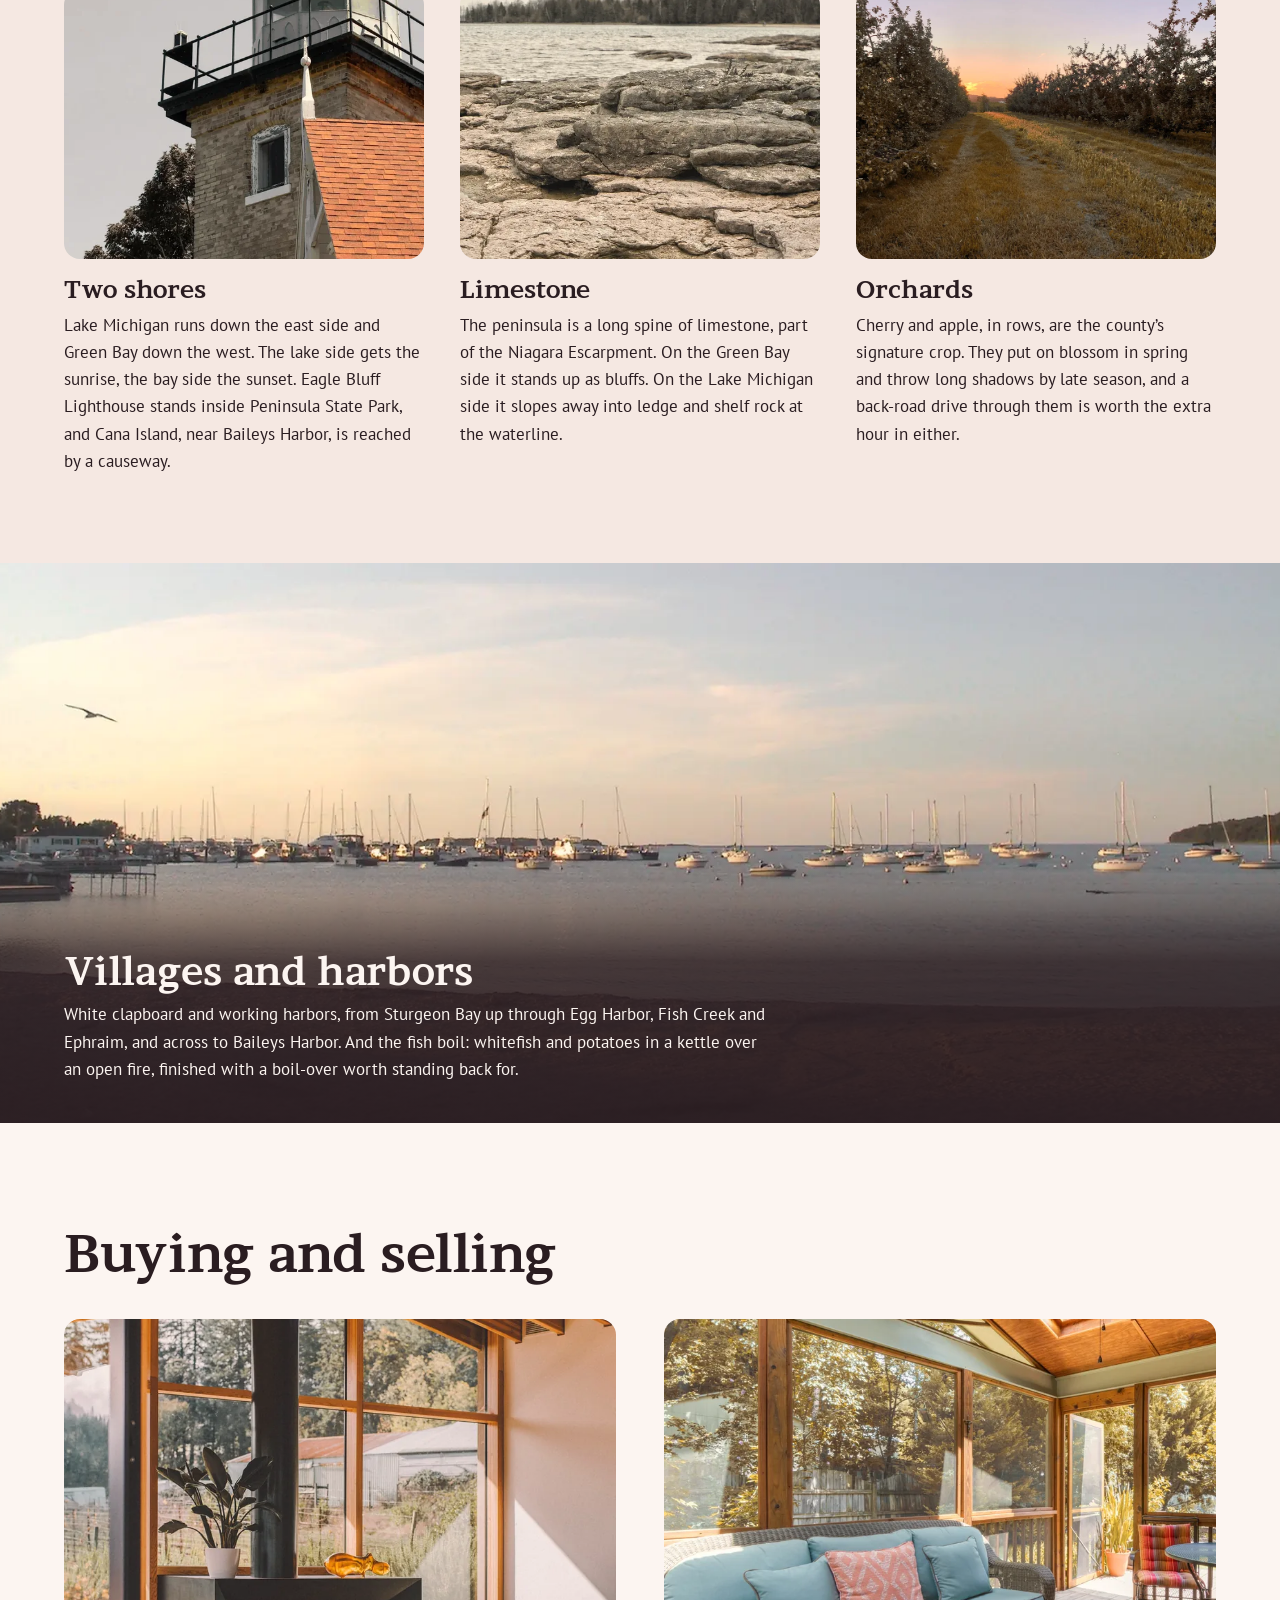
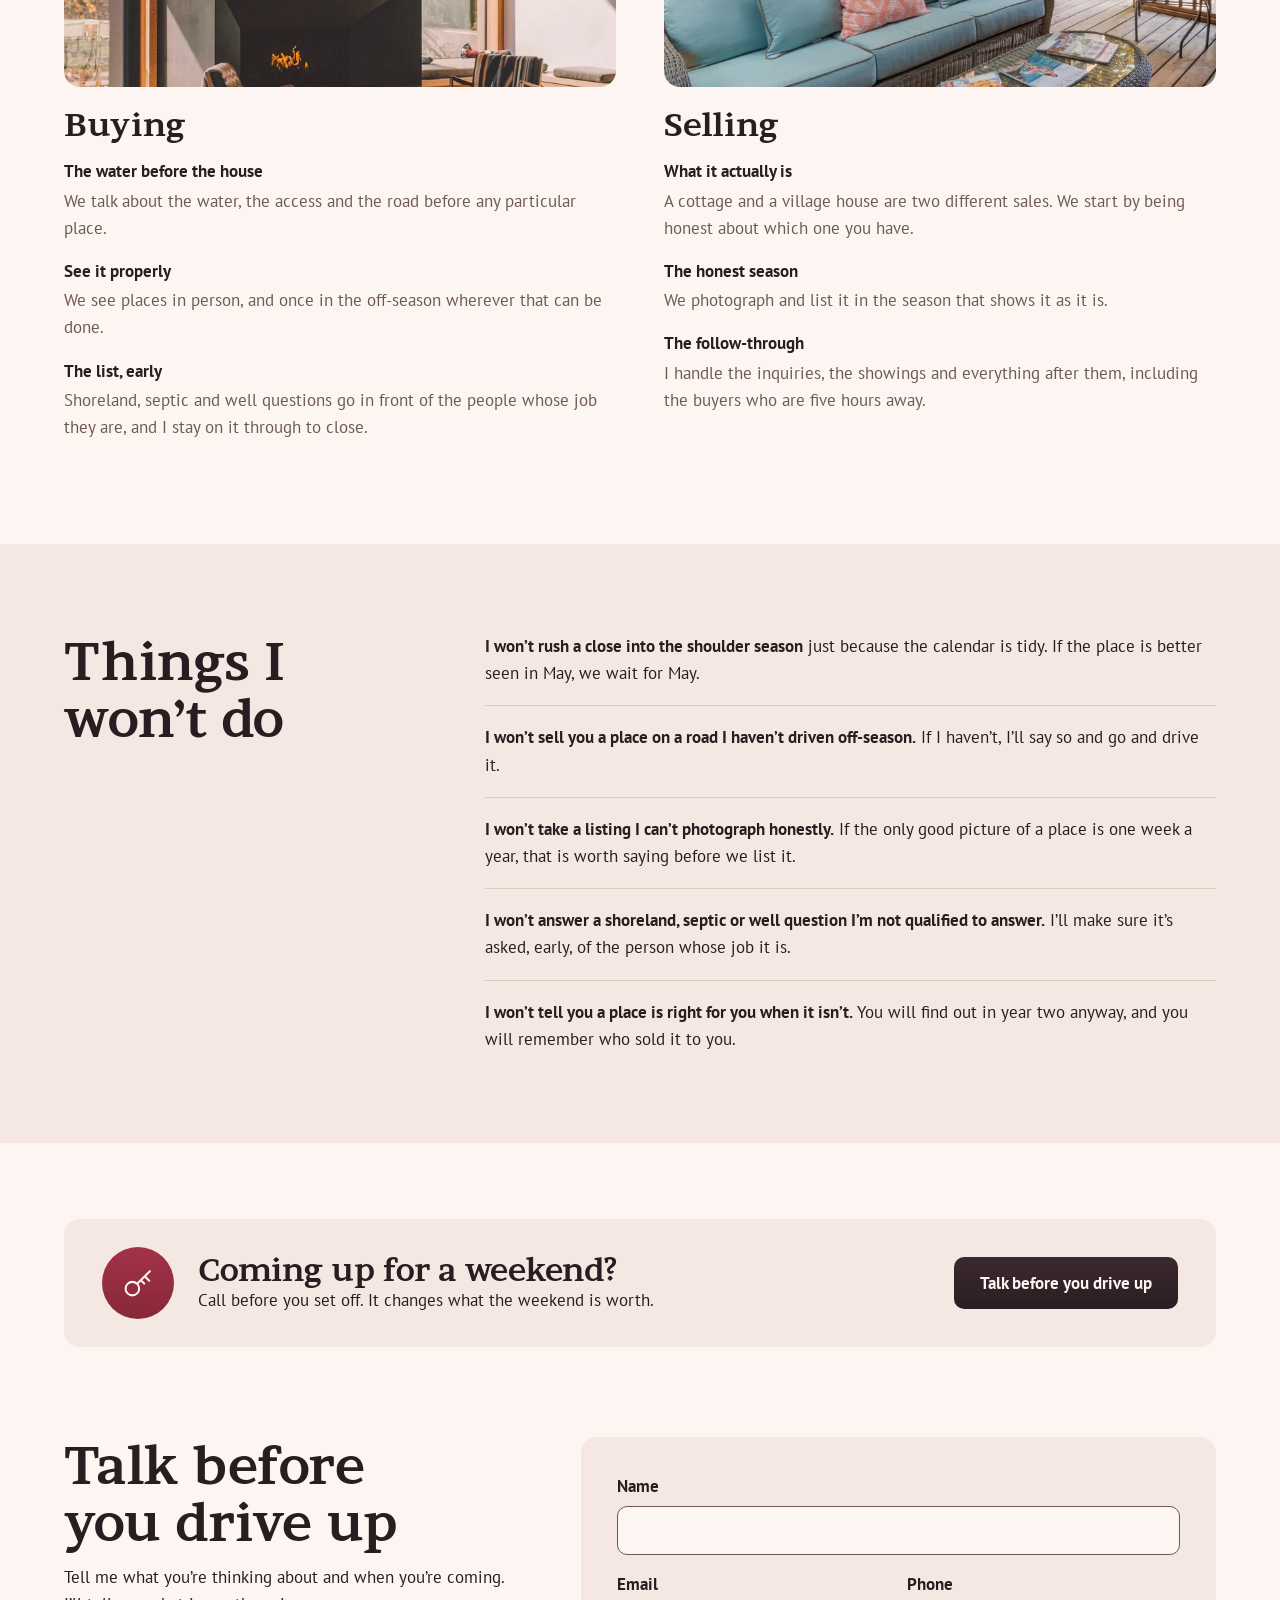
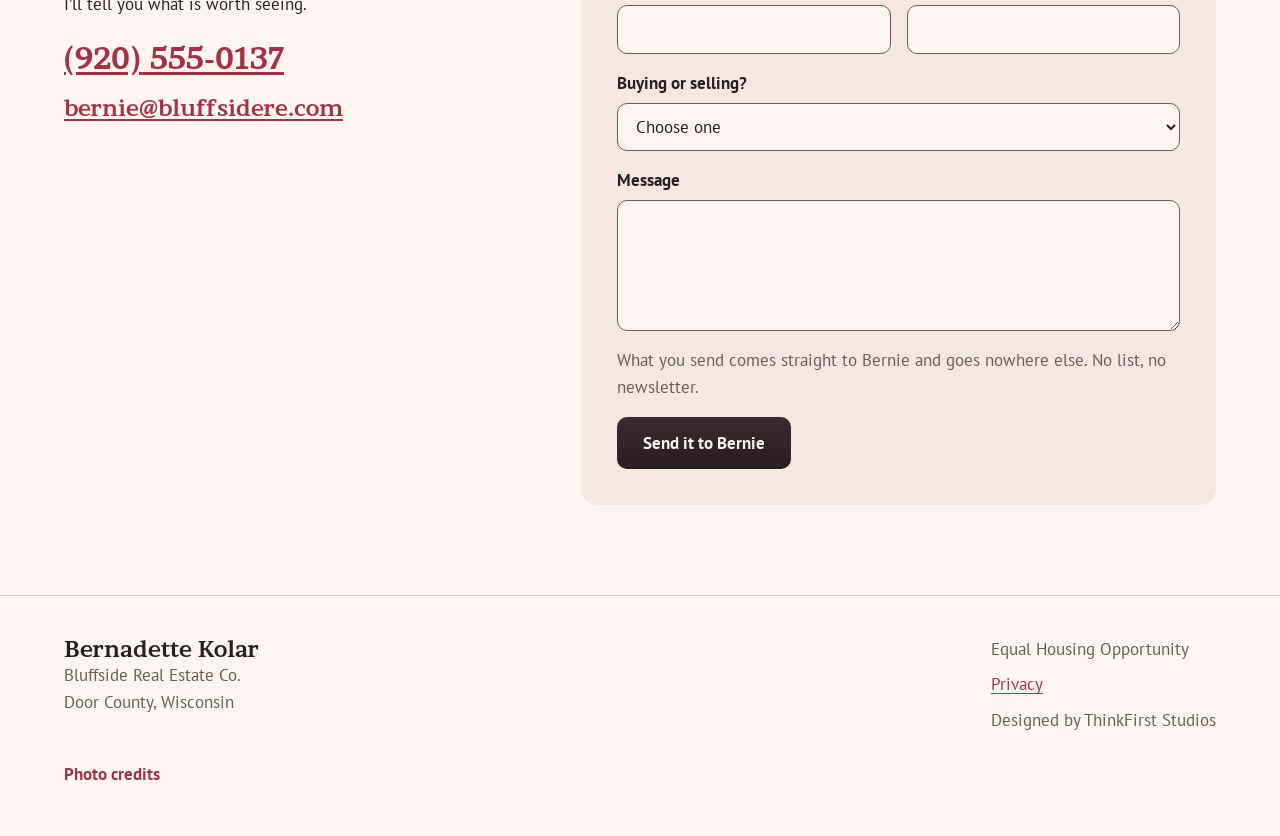
==== commit b3413053: "Overhaul the sample site around real local homes Co-Authored-By: Claude Opus 5.5 <noreply@anthropic." ====
--- a/index.html
+++ b/index.html
@@ -1,4 +1,4 @@
-<!-- ThinkFirst Studios sample site. Bernadette Kolar, Bluffside Real Estate Co., the phone number and the email address are FICTIONAL and used for demonstration only. Not a real agent, brokerage or business. No licence number, statistic or testimonial on this page is real — none are claimed. Photography is royalty-free stock, regional, and not represented as being of any specific address. Not for deployment to a live domain. Some photographs are Creative Commons works of named public places, credited in the footer. -->
+<!-- ThinkFirst Studios sample site. Bernadette Kolar, Bluffside Real Estate Co., the phone number and the email address are FICTIONAL and used for demonstration only. Not a real agent, brokerage or business. No licence number, statistic or testimonial on this page is real — none are claimed. Photography is stock or Creative Commons work credited in the footer. No house shown is for sale or connected to this sample. Not for deployment to a live domain. -->
 <!DOCTYPE html>
 <html lang="en-US">
 <head>
@@ -30,265 +30,332 @@
 
   <header class="head" data-head>
     <div class="head__row">
-      <a class="head__name" href="#top">Bernie Kolar</a>
+      <a class="head__name" href="#top">Bernie Kolar<small>Door County Real Estate</small></a>
       <button class="head__toggle" type="button" data-nav-toggle aria-expanded="false" aria-controls="nav">Menu</button>
       <nav class="head__nav" id="nav" aria-label="Main">
         <a href="#about">About</a>
+        <a href="#homes">Homes</a>
         <a href="#peninsula">The Peninsula</a>
         <a href="#buying-selling">Buying &amp; Selling</a>
         <a href="#contact">Contact</a>
-        <a class="btn btn--small" href="#contact">Talk before you drive up</a>
+        <a class="head__phone" href="tel:+19205550137">
+          <svg viewBox="0 0 24 24" aria-hidden="true"><path d="M6.6 3.5 9 3l2 4.6-1.9 1.5a11 11 0 0 0 5.8 5.8l1.5-1.9L21 15l-.5 2.4a3 3 0 0 1-3.1 2.4C10 19.3 4.700 14 4.200 6.600a3 3 0 0 1 2.400-3.100Z"/></svg>
+          (920) 555-0137
+        </a>
       </nav>
     </div>
   </header>
 
   <main id="main">
-    <div id="top" class="hero">
+    <section class="hero" id="top" aria-labelledby="hero-title">
       <picture class="hero__photo">
-        <source media="(max-width: 599px)" type="image/webp"
-                srcset="assets/photos/shoreline-hero-phone-800.webp 800w, assets/photos/shoreline-hero-phone-1200.webp 1200w" sizes="100vw" width="1200" height="900">
-        <img src="assets/photos/shoreline-hero-1800.webp"
-             srcset="assets/photos/shoreline-hero-1200.webp 1200w, assets/photos/shoreline-hero-1800.webp 1800w, assets/photos/shoreline-hero-2320.webp 2320w"
-             sizes="100vw" width="2320" height="994" fetchpriority="high"
-             alt="Open water running to a clear horizon past a shoreline of pale broken rock, in warm low light, Door County.">
+        <source media="(max-width: 699px)" type="image/webp"
+                srcset="assets/photos/ephraim-hero-phone-800.webp 800w, assets/photos/ephraim-hero-phone-1200.webp 1200w" sizes="100vw">
+        <img src="assets/photos/ephraim-hero-1800.webp"
+             srcset="assets/photos/ephraim-hero-1200.webp 1200w, assets/photos/ephraim-hero-1800.webp 1800w, assets/photos/ephraim-hero-2600.webp 2600w"
+             sizes="100vw" width="2600" height="1176" fetchpriority="high"
+             alt="White houses and inns with red roofs on a wooded hillside above Eagle Harbor at Ephraim, the trees turning in October under a clear sky.">
       </picture>
+      <div class="hero__copy">
+        <h1 id="hero-title">Know the peninsula <br>before you buy on it</h1>
+        <p>Cottages, waterfront and year-round houses across Door County, sold on the calendar of a place with one real season.</p>
+        <a class="btn btn--light" href="#contact">Talk before you drive up</a>
+      </div>
+      <p class="hero__place">Ephraim, on Eagle Harbor, in October</p>
+    </section>
+
+    <section class="about wrap" id="about" aria-labelledby="about-title">
+      <div class="about__text">
+        <p class="kicker">About Bernie</p>
+        <h2 id="about-title">I learned this peninsula from the invoices</h2>
+        <p>Before I ever showed anyone a house, I did the books and the bookings for an orchard and a handful of seasonal cottages. Changeovers, the plumber in May, and the bills that turn up in February when nothing is coming in.</p>
+        <p>People kept asking what a place was actually like to own rather than to visit, and I kept having the answer, usually an unwelcome one. It is still the question I am best at.</p>
+        <a class="btn" href="#why">How I work</a>
+      </div>
+      <div class="slider" data-slider aria-label="Houses on the peninsula" role="group">
+        <div class="slider__track" data-slider-track tabindex="0">
+          <figure>
+            <img src="assets/photos/noble-house-1400.webp" srcset="assets/photos/noble-house-900.webp 900w, assets/photos/noble-house-1400.webp 1400w"
+                 sizes="(min-width: 960px) 46vw, 88vw" width="1400" height="933" loading="lazy"
+                 alt="A tall white clapboard house with black shutters and a side porch, on a low limestone border.">
+            <figcaption>The Alexander Noble House in Fish Creek, now a museum</figcaption>
+          </figure>
+          <figure>
+            <img src="assets/photos/church-street-bungalows-1400.webp" srcset="assets/photos/church-street-bungalows-900.webp 900w, assets/photos/church-street-bungalows-1400.webp 1400w"
+                 sizes="(min-width: 960px) 46vw, 88vw" width="1400" height="933" loading="lazy"
+                 alt="A row of white Arts and Crafts bungalows with screened front porches and gabled roofs.">
+            <figcaption>Arts and Crafts bungalows in Ephraim</figcaption>
+          </figure>
+          <figure>
+            <img src="assets/photos/hillside-cottage-1400.webp" srcset="assets/photos/hillside-cottage-900.webp 900w, assets/photos/hillside-cottage-1400.webp 1400w"
+                 sizes="(min-width: 960px) 46vw, 88vw" width="1400" height="933" loading="lazy"
+                 alt="A white cottage with a coral roof, a deep front porch and a stone chimney.">
+            <figcaption>An Arts and Crafts cottage in Ephraim, with a stone chimney</figcaption>
+          </figure>
+        </div>
+        <button class="round slider__next" type="button" data-slider-next aria-label="Next photograph">
+          <svg viewBox="0 0 24 24" aria-hidden="true"><path d="M5 12h14M13 6l6 6-6 6"/></svg>
+        </button>
+      </div>
+    </section>
+
+    <section class="homes" id="homes" aria-labelledby="homes-title">
+      <div class="wrap homes__head">
+        <p class="kicker">What is out here</p>
+        <h2 id="homes-title">Homes on the peninsula</h2>
+        <p>From brick farmhouses in the south to cottages in the trees on the lake side. None of these is for sale. They are the kinds of houses people call me about.</p>
+      </div>
+      <div class="rail wrap" data-rail>
+        <button class="round rail__arrow rail__arrow--prev" type="button" data-rail-prev aria-label="Previous home">
+          <svg viewBox="0 0 24 24" aria-hidden="true"><path d="M19 12H5M11 6l-6 6 6 6"/></svg>
+        </button>
+        <ul class="rail__list" data-rail-list>
+          <li class="rail__item is-open">
+            <button type="button" aria-expanded="true">
+              <img src="assets/photos/lake-cottage-1200.webp" srcset="assets/photos/lake-cottage-800.webp 800w, assets/photos/lake-cottage-1200.webp 1200w"
+                   sizes="(min-width: 960px) 50vw, 80vw" width="1200" height="960" loading="lazy"
+                   alt="A low timber-framed cottage with walls of glass, lit up at dusk among tall trees.">
+              <span class="rail__cap"><strong>A cottage in the trees</strong><span>Above Lake Michigan</span></span>
+            </button>
+          </li>
+          <li class="rail__item">
+            <button type="button" aria-expanded="false">
+              <img src="assets/photos/brick-farmhouse-640.webp" width="640" height="800" loading="lazy"
+                   alt="A two-story red brick farmhouse with arched windows and a round window in the gable.">
+              <span class="rail__cap"><strong>Red brick farmhouse</strong><span>Door County</span></span>
+            </button>
+          </li>
+          <li class="rail__item">
+            <button type="button" aria-expanded="false">
+              <img src="assets/photos/hillside-cottage-900.webp" width="900" height="600" loading="lazy"
+                   alt="A white cottage with a coral roof and a deep front porch on a golden lawn.">
+              <span class="rail__cap"><strong>A village cottage</strong><span>Ephraim</span></span>
+            </button>
+          </li>
+          <li class="rail__item">
+            <button type="button" aria-expanded="false">
+              <img src="assets/photos/gabled-brick-1000.webp" srcset="assets/photos/gabled-brick-640.webp 640w, assets/photos/gabled-brick-1000.webp 1000w"
+                   sizes="(min-width: 960px) 50vw, 80vw" width="1000" height="1250" loading="lazy"
+                   alt="A red brick house with a white gable and a full-width front porch.">
+              <span class="rail__cap"><strong>Brick with a front porch</strong><span>Brussels, southern Door County</span></span>
+            </button>
+          </li>
+          <li class="rail__item">
+            <button type="button" aria-expanded="false">
+              <img src="assets/photos/brick-house-640.webp" width="640" height="800" loading="lazy"
+                   alt="A square red brick house with a metal roof, on a footing of pale limestone.">
+              <span class="rail__cap"><strong>Brick on a limestone footing</strong><span>Door County</span></span>
+            </button>
+          </li>
+        </ul>
+        <button class="round rail__arrow rail__arrow--next" type="button" data-rail-next aria-label="Next home">
+          <svg viewBox="0 0 24 24" aria-hidden="true"><path d="M5 12h14M13 6l6 6-6 6"/></svg>
+        </button>
+      </div>
+    </section>
+
+    <section class="why wrap" id="why" aria-labelledby="why-title">
+      <h2 id="why-title">Why work with Bernie</h2>
+      <div class="why__grid">
+        <div>
+          <svg viewBox="0 0 32 32" aria-hidden="true"><path d="M9 28 14 4M23 28 18 4M16 7v4M16 15v4M16 23v4"/></svg>
+          <h3>I have driven the road in March</h3>
+          <p>Access, plowing and what the last mile does off-season. The part that does not show in July.</p>
+        </div>
+        <div>
+          <svg viewBox="0 0 32 32" aria-hidden="true"><path d="M5 15 16 5l11 10M8 13v14h16V13M13 27v-8h6v8"/></svg>
+          <h3>I ask what a place takes to keep</h3>
+          <p>I ran the bookings and the bills on seasonal property, so the holding questions come up early instead of in year two.</p>
+        </div>
+        <div>
+          <svg viewBox="0 0 32 32" aria-hidden="true"><path d="M5 8h22v19H5zM5 14h22M11 4v7M21 4v7"/></svg>
+          <h3>One real season is a planning problem</h3>
+          <p>The season is short and everything out here runs to its calendar. I work backwards from that rather than hoping.</p>
+        </div>
+      </div>
+    </section>
+
+    <section class="peninsula" id="peninsula" aria-labelledby="peninsula-title">
+      <div class="wrap">
+        <div class="peninsula__head">
+          <p class="kicker">The place</p>
+          <h2 id="peninsula-title">Water on both sides, limestone underneath</h2>
+        </div>
+        <div class="places">
+          <article>
+            <img src="assets/photos/eagle-bluff-light-900.webp" srcset="assets/photos/eagle-bluff-light-560.webp 560w, assets/photos/eagle-bluff-light-900.webp 900w"
+                 sizes="(min-width: 800px) 30vw, 90vw" width="900" height="1080" loading="lazy"
+                 alt="The lantern room and brick tower of Eagle Bluff Lighthouse against a clear sky.">
+            <h3>Two shores</h3>
+            <p>Lake Michigan runs down the east side and Green Bay down the west. The lake side gets the sunrise, the bay side the sunset. Eagle Bluff Lighthouse stands inside Peninsula State Park, and Cana Island, near Baileys Harbor, is reached by a causeway.</p>
+          </article>
+          <article>
+            <img src="assets/photos/shelf-rock-1000.webp" srcset="assets/photos/shelf-rock-640.webp 640w, assets/photos/shelf-rock-1000.webp 1000w"
+                 sizes="(min-width: 800px) 30vw, 90vw" width="1000" height="1000" loading="lazy"
+                 alt="Flat shelves of pale rock stepping down into shallow water on a Wisconsin shoreline.">
+            <h3>Limestone</h3>
+            <p>The peninsula is a long spine of limestone, part of the Niagara Escarpment. On the Green Bay side it stands up as bluffs. On the Lake Michigan side it slopes away into ledge and shelf rock at the waterline.</p>
+          </article>
+          <article>
+            <img src="assets/photos/orchard-rows-1000.webp" srcset="assets/photos/orchard-rows-1000.webp 1000w, assets/photos/orchard-rows-1600.webp 1600w"
+                 sizes="(min-width: 800px) 30vw, 90vw" width="1600" height="1067" loading="lazy"
+                 alt="A grass lane between two orchard rows at the end of the day, the trees dark against a low warm sky.">
+            <h3>Orchards</h3>
+            <p>Cherry and apple, in rows, are the county’s signature crop. They put on blossom in spring and throw long shadows by late season, and a back-road drive through them is worth the extra hour in either.</p>
+          </article>
+        </div>
+      </div>
+      <figure class="harbor">
+        <img src="assets/photos/fish-creek-harbour-1600.webp"
+             srcset="assets/photos/fish-creek-harbour-1000.webp 1000w, assets/photos/fish-creek-harbour-1600.webp 1600w, assets/photos/fish-creek-harbour-2040.webp 2040w"
+             sizes="100vw" width="2040" height="850" loading="lazy"
+             alt="Sailboats moored across Fish Creek harbor at dusk, seen from the beach under a soft pink sky.">
+        <figcaption>
+          <h3>Villages and harbors</h3>
+          <p>White clapboard and working harbors, from Sturgeon Bay up through Egg Harbor, Fish Creek and Ephraim, and across to Baileys Harbor. And the fish boil: whitefish and potatoes in a kettle over an open fire, finished with a boil-over worth standing back for.</p>
+        </figcaption>
+      </figure>
+    </section>
+
+    <section class="wrap bs" id="buying-selling" aria-labelledby="bs-title">
+      <h2 id="bs-title">Buying and selling</h2>
+      <div class="bs__grid">
+        <article>
+          <img src="assets/photos/cottage-fireplace-1200.webp" srcset="assets/photos/cottage-fireplace-800.webp 800w, assets/photos/cottage-fireplace-1200.webp 1200w"
+               sizes="(min-width: 800px) 44vw, 90vw" width="1200" height="1368" loading="lazy"
+               alt="A timber-roofed cottage room with a black stove, tall windows and low leather chairs.">
+          <h3>Buying</h3>
+          <dl>
+            <dt>The water before the house</dt>
+            <dd>We talk about the water, the access and the road before any particular place.</dd>
+            <dt>See it properly</dt>
+            <dd>We see places in person, and once in the off-season wherever that can be done.</dd>
+            <dt>The list, early</dt>
+            <dd>Shoreland, septic and well questions go in front of the people whose job they are, and I stay on it through to close.</dd>
+          </dl>
+        </article>
+        <article>
+          <img src="assets/photos/screened-porch-1200.webp" srcset="assets/photos/screened-porch-800.webp 800w, assets/photos/screened-porch-1200.webp 1200w"
+               sizes="(min-width: 800px) 44vw, 90vw" width="1200" height="960" loading="lazy"
+               alt="A screened porch with a wicker sofa under a timber ceiling, autumn trees beyond the screens.">
+          <h3>Selling</h3>
+          <dl>
+            <dt>What it actually is</dt>
+            <dd>A cottage and a village house are two different sales. We start by being honest about which one you have.</dd>
+            <dt>The honest season</dt>
+            <dd>We photograph and list it in the season that shows it as it is.</dd>
+            <dt>The follow-through</dt>
+            <dd>I handle the inquiries, the showings and everything after them, including the buyers who are five hours away.</dd>
+          </dl>
+        </article>
+      </div>
+    </section>
+
+    <section class="wont" aria-labelledby="wont-title">
+      <div class="wrap wont__grid">
+        <h2 id="wont-title">Things I won’t do</h2>
+        <ul>
+          <li><strong>I won’t rush a close into the shoulder season</strong> just because the calendar is tidy. If the place is better seen in May, we wait for May.</li>
+          <li><strong>I won’t sell you a place on a road I haven’t driven off-season.</strong> If I haven’t, I’ll say so and go and drive it.</li>
+          <li><strong>I won’t take a listing I can’t photograph honestly.</strong> If the only good picture of a place is one week a year, that is worth saying before we list it.</li>
+          <li><strong>I won’t answer a shoreland, septic or well question I’m not qualified to answer.</strong> I’ll make sure it’s asked, early, of the person whose job it is.</li>
+          <li><strong>I won’t tell you a place is right for you when it isn’t.</strong> You will find out in year two anyway, and you will remember who sold it to you.</li>
+        </ul>
+      </div>
+    </section>
+
+    <div class="wrap">
+      <aside class="band" aria-label="Plan your trip">
+        <span class="band__icon">
+          <svg viewBox="0 0 32 32" aria-hidden="true"><circle cx="11" cy="21" r="6"/><path d="m15.500 16.500 11-11M22 10l4 4M18.500 13.500l3 3"/></svg>
+        </span>
+        <div>
+          <h2>Coming up for a weekend?</h2>
+          <p>Call before you set off. It changes what the weekend is worth.</p>
+        </div>
+        <a class="btn" href="#contact">Talk before you drive up</a>
+      </aside>
     </div>
 
-    <section class="lap lap--blossom lap--hero" data-lap aria-labelledby="hero-name">
-      <div class="wrap hero__copy">
-        <div>
-          <h1 class="hero__name" id="hero-name">Bernie Kolar</h1>
-          <p class="hero__place">Door County, Wisconsin · The Door Peninsula</p>
-        </div>
-        <div>
-          <p class="hero__line">Cottages, waterfront and year-round houses on the Door Peninsula, sold on the calendar of a place with one real season.</p>
-          <p class="hero__actions">
-            <a class="btn" href="#contact">Talk before you drive up</a>
-            <a class="btn btn--line" href="#about">How I work</a>
-          </p>
-        </div>
-      </div>
-    </section>
-
-    <section class="lap lap--shell" id="about" data-lap aria-labelledby="about-title">
-      <div class="wrap">
-        <h2 class="lap__title" id="about-title">About Bernie</h2>
-        <div class="about" data-rise-group>
-          <div class="about__prose">
-            <p class="about__open" data-rise>I learned this peninsula from the invoices.</p>
-            <p data-rise>Before I ever showed anyone a house, I did the books and the bookings for an orchard and a handful of seasonal cottages. Invoices, changeovers, the plumber in May, and the bills that turn up in February when nothing at all is coming in. It is not a glamorous way to learn a place. It is a thorough one.</p>
-            <p data-rise>People kept asking me what a place was actually like to own rather than to visit, and I kept having the answer, usually an unwelcome one. That was the better part of twenty years ago. It is still the question I am best at, and I have stopped apologizing for the answer.</p>
-            <p data-rise>Most of what sells here is on its best behavior for a few months of the year. So I ask people to make one return trip in the off-season, after the summer crew has gone home, and to treat it as an audit. I will tell you plainly which places change the most when you do.</p>
-            <p data-rise>I don’t take a listing I can’t photograph honestly, and I don’t pretend a cottage and a village house are the same sale. A cottage sells on water, access and what the last mile does in March. A house in town sells on the roof, the heat and the street. Mixing those up is how people come to own the wrong thing with great confidence.</p>
+    <section class="wrap contact" id="contact" aria-labelledby="contact-title">
+      <div>
+        <h2 id="contact-title">Talk before you drive up</h2>
+        <p>Tell me what you’re thinking about and when you’re coming. I’ll tell you what is worth seeing.</p>
+        <p class="contact__big"><a href="tel:+19205550137">(920) 555-0137</a></p>
+        <p class="contact__big contact__big--mail"><a href="mailto:bernie@bluffsidere.com">bernie@bluffsidere.com</a></p>
+      </div>
+      <form class="form" action="thanks.html" method="get" novalidate data-form>
+        <div class="field">
+          <label for="f-name">Name</label>
+          <input id="f-name" name="name" type="text" autocomplete="name" required aria-describedby="e-name">
+          <p class="field__error" id="e-name" hidden></p>
+        </div>
+        <div class="form__two">
+          <div class="field">
+            <label for="f-email">Email</label>
+            <input id="f-email" name="email" type="email" autocomplete="email" aria-describedby="e-email">
+            <p class="field__error" id="e-email" hidden></p>
           </div>
-          <figure class="about__photo" data-rise>
-            <img src="assets/photos/clapboard-gable-800.webp"
-                 srcset="assets/photos/clapboard-gable-640.webp 640w, assets/photos/clapboard-gable-800.webp 800w"
-                 sizes="(min-width: 900px) 420px, 100vw" width="800" height="1000" loading="lazy"
-                 alt="The gable end of a white clapboard building seen square-on, its lapped boards running level around two tall windows.">
-            <figcaption>White clapboard on the peninsula. Each board laps the one below it.</figcaption>
-          </figure>
-        </div>
-      </div>
-    </section>
-
-    <figure class="break" id="peninsula">
-      <img src="assets/photos/orchard-rows-1600.webp"
-           srcset="assets/photos/orchard-rows-1000.webp 1000w, assets/photos/orchard-rows-1600.webp 1600w, assets/photos/orchard-rows-2400.webp 2400w"
-           sizes="100vw" width="2400" height="1600" loading="lazy"
-           alt="A grass lane between two orchard rows at the end of the day, the trees dark against a low warm sky.">
-    </figure>
-
-    <section class="lap lap--blossom" data-lap aria-labelledby="peninsula-title">
-      <div class="wrap">
-        <h2 class="lap__title" id="peninsula-title">The peninsula</h2>
-        <div class="place place--tall" data-rise-group>
-          <div class="place__text" data-rise>
-            <h3>Water on both sides</h3>
-            <p>Lake Michigan runs down the east side and Green Bay down the west, and from the shore there is a horizon with no far side to it. The lake side gets the sunrise and the open swell. The bay side gets the sunset.</p>
-            <p>Two lighthouses are worth the drive: Cana Island near Baileys Harbor, reached by a causeway, and Eagle Bluff inside Peninsula State Park.</p>
+          <div class="field">
+            <label for="f-phone">Phone</label>
+            <input id="f-phone" name="phone" type="tel" autocomplete="tel" aria-describedby="e-contact">
+            <p class="field__error" id="e-contact" hidden></p>
           </div>
-          <figure class="place__photo" data-rise>
-            <img src="assets/photos/eagle-bluff-light-900.webp"
-                 srcset="assets/photos/eagle-bluff-light-560.webp 560w, assets/photos/eagle-bluff-light-900.webp 900w"
-                 sizes="(min-width: 900px) 30vw, 100vw" width="900" height="1080" loading="lazy"
-                 alt="The lantern room and brick tower of Eagle Bluff Lighthouse against a clear sky.">
-            <figcaption>Eagle Bluff Lighthouse, Peninsula State Park.</figcaption>
-          </figure>
-        </div>
-      </div>
-    </section>
-
-    <section class="lap lap--shell" data-lap aria-labelledby="limestone-title">
-      <div class="wrap">
-        <div class="place place--flip" data-rise-group>
-          <div class="place__text" data-rise>
-            <h3 id="limestone-title">Limestone</h3>
-            <p>The peninsula is a long spine of limestone, part of the Niagara Escarpment, and you can see the rock wherever the land meets the water. On the Green Bay side it stands up as bluffs. On the Lake Michigan side it slopes away into ledge and shelf rock at the waterline. Walk it once and the shape of the shoreline starts to make sense.</p>
-          </div>
-          <figure class="place__photo" data-rise>
-            <img src="assets/photos/shelf-rock-1000.webp"
-                 srcset="assets/photos/shelf-rock-640.webp 640w, assets/photos/shelf-rock-1000.webp 1000w"
-                 sizes="(min-width: 900px) 34vw, 100vw" width="1000" height="1000" loading="lazy"
-                 alt="Flat shelves of pale rock stepping down into shallow water on a Wisconsin shoreline.">
-            <figcaption>Shelf rock at the waterline, Wisconsin.</figcaption>
-          </figure>
-        </div>
-      </div>
-    </section>
-
-    <section class="lap lap--blossom" data-lap aria-labelledby="orchards-title">
-      <div class="wrap">
-        <div class="place place--pair" data-rise-group>
-          <div class="place__text" data-rise>
-            <h3 id="orchards-title">Orchards</h3>
-            <p>Cherry and apple, in rows, are the county’s signature crop. They put on blossom in spring and throw long shadows by late season, and a back-road drive through them is worth the extra hour in either.</p>
-          </div>
-          <div class="place__text" data-rise>
-            <h3>Villages and harbors</h3>
-            <p>White clapboard, gable ends, working harbors and boathouses, from Sturgeon Bay up through Egg Harbor, Fish Creek and Ephraim, and across to Baileys Harbor. And the fish boil, a local tradition: whitefish and potatoes in a kettle over an open fire, finished with a boil-over worth standing back for.</p>
-          </div>
-        </div>
-      </div>
-    </section>
-
-    <section class="lap lap--shell" data-lap aria-labelledby="why-title">
-      <div class="wrap">
-        <h2 class="lap__title" id="why-title">Why work with Bernie</h2>
-        <div class="points" data-rise-group>
-          <div data-rise>
-            <h3>I have driven the road in March.</h3>
-            <p>Access, plowing and what the last mile does off-season. The part that does not show in July.</p>
-          </div>
-          <div data-rise>
-            <h3>I ask what a place takes to keep, not just what it takes to buy.</h3>
-            <p>I ran the bookings and the bills on seasonal property, so the holding questions come up early instead of in year two.</p>
-          </div>
-          <div data-rise>
-            <h3>One real season is a planning problem.</h3>
-            <p>The season is short and everything out here runs to its calendar. I work backwards from that rather than hoping.</p>
-          </div>
-        </div>
-      </div>
-    </section>
-
-    <figure class="break break--wide">
-      <img src="assets/photos/fish-creek-harbour-1600.webp"
-           srcset="assets/photos/fish-creek-harbour-1000.webp 1000w, assets/photos/fish-creek-harbour-1600.webp 1600w, assets/photos/fish-creek-harbour-2040.webp 2040w"
-           sizes="100vw" width="2040" height="850" loading="lazy"
-           alt="Sailboats moored across Fish Creek harbor at dusk, seen from the beach under a soft pink sky.">
-    </figure>
-
-    <section class="lap lap--blossom" id="buying-selling" data-lap aria-labelledby="bs-title">
-      <div class="wrap">
-        <h2 class="lap__title" id="bs-title">Buying and selling</h2>
-        <div class="split" data-rise-group>
-          <div class="split__col" data-rise>
-            <h3 class="split__head">Buying</h3>
-            <dl class="steps">
-              <dt>The water before the house</dt>
-              <dd>We talk about the water, the access and the road before we talk about any particular place.</dd>
-              <dt>See it properly</dt>
-              <dd>We see places in person, and once in the off-season wherever that can be done.</dd>
-              <dt>The list, early</dt>
-              <dd>Shoreland, septic and well questions go on the list early and in front of the people whose job they are, and I stay on it through to close.</dd>
-            </dl>
-          </div>
-          <div class="split__col" data-rise>
-            <h3 class="split__head">Selling</h3>
-            <dl class="steps">
-              <dt>What it actually is</dt>
-              <dd>A cottage and a village house are two different sales. We start by being honest about which one you have.</dd>
-              <dt>The honest season</dt>
-              <dd>We photograph and list it in the season that shows it as it is.</dd>
-              <dt>The follow-through</dt>
-              <dd>I handle the inquiries, the showings and everything after them, including the buyers who are five hours away.</dd>
-            </dl>
-          </div>
-        </div>
-      </div>
-    </section>
-
-    <section class="lap lap--shell" data-lap aria-labelledby="wont-title">
-      <div class="wrap">
-        <h2 class="lap__title" id="wont-title">Things I won’t do</h2>
-        <ul class="wont" data-rise-group>
-          <li data-rise><strong>I won’t rush a close into the shoulder season</strong> just because the calendar is tidy. If the place is better seen in May, we wait for May.</li>
-          <li data-rise><strong>I won’t sell you a place on a road I haven’t driven off-season.</strong> If I haven’t, I’ll say so and go and drive it.</li>
-          <li data-rise><strong>I won’t take a listing I can’t photograph honestly.</strong> If the only good picture of a place is one week a year, that is worth saying out loud before we list it.</li>
-          <li data-rise><strong>I won’t answer a shoreland, septic or well question I’m not qualified to answer.</strong> I’ll make sure it’s asked, early, of the person whose job it is.</li>
-          <li data-rise><strong>I won’t tell you a place is right for you when it isn’t.</strong> You will find out in year two anyway, and you will remember who sold it to you.</li>
-        </ul>
-      </div>
-    </section>
-
-    <section class="lap lap--blossom" id="contact" data-lap aria-labelledby="contact-title">
-      <div class="wrap">
-        <h2 class="lap__title" id="contact-title">Talk before you drive up</h2>
-        <div class="contact" data-rise-group>
-          <div data-rise>
-            <p class="contact__lead">If you’re coming up for a weekend to look at places, call me before you set off. It changes what the weekend is worth.</p>
-            <p class="contact__big"><a href="tel:+19205550137">(920) 555-0137</a></p>
-            <p class="contact__big contact__big--mail"><a href="mailto:bernie@bluffsidere.com">bernie@bluffsidere.com</a></p>
-          </div>
-          <form class="form" action="thanks.html" method="get" novalidate data-form data-rise>
-            <div class="field">
-              <label for="f-name">Name</label>
-              <input id="f-name" name="name" type="text" autocomplete="name" required aria-describedby="e-name">
-              <p class="field__error" id="e-name" hidden></p>
-            </div>
-            <div class="field">
-              <label for="f-email">Email</label>
-              <input id="f-email" name="email" type="email" autocomplete="email" aria-describedby="e-email">
-              <p class="field__error" id="e-email" hidden></p>
-            </div>
-            <div class="field">
-              <label for="f-phone">Phone</label>
-              <input id="f-phone" name="phone" type="tel" autocomplete="tel" aria-describedby="e-contact">
-              <p class="field__error" id="e-contact" hidden></p>
-            </div>
-            <div class="field">
-              <label for="f-kind">Buying or selling?</label>
-              <select id="f-kind" name="kind">
-                <option value="">Choose one</option>
-                <option>Buying</option>
-                <option>Selling</option>
-                <option>Both</option>
-                <option>Just looking</option>
-              </select>
-            </div>
-            <div class="field">
-              <label for="f-message">Message</label>
-              <textarea id="f-message" name="message" rows="5"></textarea>
-            </div>
-            <p class="form__note">What you send comes straight to Bernie and goes nowhere else. No list, no newsletter.</p>
-            <button class="btn" type="submit">Send it to Bernie</button>
-          </form>
-        </div>
-      </div>
+        </div>
+        <div class="field">
+          <label for="f-kind">Buying or selling?</label>
+          <select id="f-kind" name="kind">
+            <option value="">Choose one</option>
+            <option>Buying</option>
+            <option>Selling</option>
+            <option>Both</option>
+            <option>Just looking</option>
+          </select>
+        </div>
+        <div class="field">
+          <label for="f-message">Message</label>
+          <textarea id="f-message" name="message" rows="4"></textarea>
+        </div>
+        <p class="form__note">What you send comes straight to Bernie and goes nowhere else. No list, no newsletter.</p>
+        <button class="btn" type="submit">Send it to Bernie</button>
+      </form>
     </section>
   </main>
 
-  <footer class="lap lap--shell foot">
+  <footer class="foot">
+    <div class="wrap foot__grid">
+      <div>
+        <p class="foot__name">Bernadette Kolar</p>
+        <p>Bluffside Real Estate Co.</p>
+        <p>Door County, Wisconsin</p>
+      </div>
+      <div>
+        <p>Equal Housing Opportunity</p>
+        <p><a href="privacy.html">Privacy</a></p>
+        <p>Designed by ThinkFirst Studios</p>
+      </div>
+    </div>
     <div class="wrap">
-      <p class="foot__name">Bernadette Kolar</p>
-      <p>Door County, Wisconsin · The Door Peninsula</p>
-      <p>Bluffside Real Estate Co.</p>
-      <p>Equal Housing Opportunity</p>
-      <p><a href="privacy.html">Privacy</a></p>
       <details class="foot__credits">
         <summary>Photo credits</summary>
-        <p>Photographs cropped, straightened and color-adjusted from the originals.</p>
+        <p>Photographs cropped and color-adjusted from the originals. Houses are shown as examples of the area only.</p>
         <ul>
-          <li><a href="https://unsplash.com/photos/a-beautiful-sunset-over-the-ocean-with-rocks-in-the-foreground-HpwpplwMd3E">Door County shoreline</a>, Dave Hoefler, Unsplash License</li>
-          <li><a href="https://commons.wikimedia.org/wiki/File:White_Gull_Inn_(53918706138).jpg">White Gull Inn</a>, Chris Rycroft, <a href="https://creativecommons.org/licenses/by/2.0/">CC BY 2.0</a></li>
-          <li><a href="https://www.pexels.com/photo/apple-orchard-at-sunset-in-pennsylvania-countryside-32211714/">Apple orchard at sunset</a>, Jonathan David, Pexels License</li>
+          <li><a href="https://commons.wikimedia.org/wiki/File:Ephraim,_Door_County,_Wisconsin_-_52454707506.jpg">Ephraim, Door County, Wisconsin</a>, RB Photo, <a href="https://creativecommons.org/licenses/by/2.0/">CC BY 2.0</a></li>
+          <li><a href="https://commons.wikimedia.org/wiki/File:Alexander_Noble_House_Side_August_2015.jpg">Alexander Noble House</a>, Royalbroil, <a href="https://creativecommons.org/licenses/by-sa/4.0/">CC BY-SA 4.0</a></li>
+          <li><a href="https://commons.wikimedia.org/wiki/File:Church_Street,_Ephraim,_WI_-_54221495846.jpg">Church Street, Ephraim</a>, w_lemay, <a href="https://creativecommons.org/licenses/by-sa/2.0/">CC BY-SA 2.0</a></li>
+          <li><a href="https://commons.wikimedia.org/wiki/File:Cherry_Street,_Ephraim,_WI_-_54221514731.jpg">Cherry Street, Ephraim</a>, w_lemay, <a href="https://creativecommons.org/licenses/by-sa/2.0/">CC BY-SA 2.0</a></li>
+          <li><a href="https://commons.wikimedia.org/wiki/File:Architect%27s_Cottage_exterior.jpg">Architect’s Cottage</a>, Hedrich Blessing Photographers, <a href="https://creativecommons.org/licenses/by-sa/3.0/">CC BY-SA 3.0</a></li>
+          <li><a href="https://commons.wikimedia.org/wiki/File:AugustDraizeFarmsteadHouse.jpg">August Draize Farmstead house</a>, Royalbroil, <a href="https://creativecommons.org/licenses/by-sa/3.0/">CC BY-SA 3.0</a></li>
+          <li><a href="https://commons.wikimedia.org/wiki/File:J.B.BoucheHouseBrusselsWisconsin.jpg">J.B. Bouche House</a>, Royalbroil, <a href="https://creativecommons.org/licenses/by-sa/3.0/">CC BY-SA 3.0</a></li>
+          <li><a href="https://commons.wikimedia.org/wiki/File:JoachineJFalqueHouse.jpg">Joachine J. Falque House</a>, Royalbroil, <a href="https://creativecommons.org/licenses/by-sa/3.0/">CC BY-SA 3.0</a></li>
           <li><a href="https://www.pexels.com/photo/close-up-of-the-eagle-bluff-lighthouse-8353597/">Eagle Bluff Lighthouse</a>, RockTree Photography, Pexels License</li>
           <li><a href="https://www.pexels.com/photo/rocky-beach-by-the-sea-27036347/">Rocky shoreline, Wisconsin</a>, Robert Schrader, Pexels License</li>
+          <li><a href="https://www.pexels.com/photo/apple-orchard-at-sunset-in-pennsylvania-countryside-32211714/">Apple orchard at sunset</a>, Jonathan David, Pexels License</li>
           <li><a href="https://commons.wikimedia.org/wiki/File:Fish_Creek_Harbor_Park.jpg">Fish Creek Harbor Park</a>, Markheffron2, <a href="https://creativecommons.org/licenses/by-sa/3.0/">CC BY-SA 3.0</a></li>
+          <li><a href="https://www.pexels.com/photo/living-room-interior-with-furniture-in-modern-cottage-4906249/">Living room in a modern cottage</a>, Maria Orlova, Pexels License</li>
+          <li><a href="https://www.pexels.com/photo/interior-of-a-room-with-sofa-and-chairs-in-a-wooden-house-5008400/">Screened porch</a>, Curtis Adams, Pexels License</li>
         </ul>
       </details>
-      <p class="foot__small">Designed by ThinkFirst Studios</p>
     </div>
   </footer>
 
--- a/styles.css
+++ b/styles.css
@@ -1,4 +1,4 @@
-/* Orchard Light · The Lapped Course */
+/* Orchard Light */
 @font-face { font-family: "Brawler"; src: url("assets/fonts/brawler-400-normal.woff2") format("woff2"); font-weight: 400; font-display: swap; }
 @font-face { font-family: "Brawler"; src: url("assets/fonts/brawler-700-normal.woff2") format("woff2"); font-weight: 700; font-display: swap; }
 @font-face { font-family: "PT Sans"; src: url("assets/fonts/pt-sans-400-normal.woff2") format("woff2"); font-weight: 400; font-display: swap; }
@@ -13,180 +13,205 @@
   --rule: #DCC9C0;
   --cherry: #A33247;
   --cherry-deep: #862839;
-  --cherry-deeper: #6F1F2F;
-  --lap: 28px;
-  --gutter: clamp(20px, 5vw, 64px);
+  --gutter: clamp(20px, 5vw, 72px);
+  --r: 16px;
   --display: "Brawler", Georgia, serif;
   --body: "PT Sans", "Trebuchet MS", sans-serif;
 }
 
 *, *::before, *::after { box-sizing: border-box; }
-html { scroll-behavior: smooth; scroll-padding-top: 76px; -webkit-text-size-adjust: 100%; }
-body { margin: 0; background: var(--blossom); color: var(--harbour); font: 400 1.0625rem/1.6 var(--body); padding-bottom: 56px; overflow-x: clip; }
-img { display: block; width: 100%; height: auto; }
-h1, h2, h3, p, ul, dl, dd, figure { margin: 0; padding: 0; }
-ul { list-style: none; }
-a { color: var(--harbour); text-decoration: underline; text-decoration-color: var(--cherry); text-decoration-thickness: 1px; text-underline-offset: 3px; transition: text-decoration-thickness .15s; }
-a:hover { text-decoration-thickness: 3px; }
-:focus-visible { outline: 3px solid var(--cherry); outline-offset: 2px; }
-
-.skip { position: absolute; left: 12px; top: -60px; z-index: 60; padding: 10px 14px; background: var(--shell); }
+html { scroll-behavior: smooth; scroll-padding-top: 88px; -webkit-text-size-adjust: 100%; }
+body { margin: 0; background: var(--shell); color: var(--harbour); font: 400 1.0625rem/1.6 var(--body); }
+img { display: block; max-width: 100%; height: auto; }
+svg { fill: none; stroke: currentColor; stroke-width: 1.8; stroke-linecap: round; stroke-linejoin: round; }
+h1, h2, h3 { margin: 0; font-family: var(--display); font-weight: 700; line-height: 1.12; text-wrap: balance; }
+h2 { font-size: clamp(2rem, 4vw, 3.25rem); letter-spacing: -.01em; }
+h3 { font-size: 1.5rem; }
+p { margin: 0; }
+a { color: var(--cherry); text-underline-offset: 3px; }
+:focus-visible { outline: 3px solid var(--cherry); outline-offset: 3px; }
+.wrap { width: 100%; max-width: 1360px; margin-inline: auto; padding-inline: var(--gutter); }
+.skip { position: absolute; left: 12px; top: -80px; z-index: 60; padding: 12px 18px; border-radius: 10px; background: var(--harbour); color: var(--shell); }
 .skip:focus { top: 12px; }
-.wrap { width: 100%; max-width: 1280px; margin: 0 auto; padding: 0 var(--gutter); }
-
-/* Buttons */
-.btn { display: inline-flex; align-items: center; justify-content: center; min-height: 48px; padding: 10px 22px; border: 0; border-radius: 2px; background: linear-gradient(180deg, var(--cherry), var(--cherry-deep)); color: var(--shell); font: 700 1rem/1.2 var(--body); text-decoration: none; cursor: pointer; }
-.btn:hover { background: linear-gradient(180deg, var(--cherry-deep), var(--cherry-deeper)); }
-.btn--line { background: none; color: var(--harbour); box-shadow: inset 0 0 0 1px var(--harbour); }
-.btn--line:hover { background: var(--shell); }
-.btn--small { min-height: 44px; padding: 8px 16px; }
+.kicker { color: var(--cherry); font-weight: 700; }
+
+.btn { display: inline-flex; align-items: center; justify-content: center; min-height: 52px; padding: 12px 26px; border: 0; border-radius: 10px; background: linear-gradient(180deg, #3B2A2F, var(--harbour)); color: var(--shell); font: 700 1.0625rem/1.2 var(--body); text-decoration: none; cursor: pointer; transition: background-color .2s, transform .2s; }
+.btn:hover { transform: translateY(-2px); }
+.btn--light { background: var(--shell); color: var(--harbour); }
+.round { display: grid; place-items: center; width: 52px; height: 52px; padding: 0; border: 0; border-radius: 50%; background: var(--shell); color: var(--harbour); box-shadow: 0 6px 20px rgba(42, 29, 33, .22); cursor: pointer; }
+.round svg { width: 22px; height: 22px; }
 
 /* Header */
-.head { position: sticky; top: 0; z-index: 50; background: var(--shell); border-bottom: 1px solid var(--rule); }
-.head__row { display: flex; align-items: center; justify-content: space-between; gap: 20px; max-width: 1280px; margin: 0 auto; padding: 14px var(--gutter); transition: padding .2s; }
-.head.is-condensed .head__row { padding-top: 6px; padding-bottom: 6px; }
-.head__name { display: inline-flex; align-items: center; min-height: 44px; font: 700 1.375rem/1.2 var(--display); text-decoration: none; }
-.head__toggle { min-width: 64px; min-height: 44px; padding: 0 12px; background: none; border: 1px solid var(--harbour); border-radius: 2px; color: var(--harbour); font: 700 1rem var(--body); cursor: pointer; }
-.head__nav { display: none; position: absolute; left: 0; right: 0; top: 100%; flex-direction: column; gap: 4px; padding: 10px var(--gutter) 20px; background: var(--shell); border-bottom: 1px solid var(--rule); }
-.head__nav.is-open { display: flex; }
-.head__nav a:not(.btn) { display: flex; align-items: center; min-width: 44px; min-height: 44px; }
-@media (min-width: 900px) {
-  .head__toggle { display: none; }
-  .head__nav, .head__nav.is-open { display: flex; position: static; flex-direction: row; align-items: center; gap: 26px; padding: 0; border: 0; background: none; }
-}
-
-/* Laps: each plane overlaps the one above by 28px, with a seam at its top edge */
-.lap { position: relative; z-index: 1; margin-top: calc(var(--lap) * -1); padding: calc(var(--lap) + 44px) 0 calc(var(--lap) + 64px); border-top: 1px solid var(--rule); }
-.lap::before { content: ""; position: absolute; left: 0; right: 0; top: 0; height: 36px; background: linear-gradient(180deg, var(--shell), var(--blossom)); pointer-events: none; }
-.lap--blossom { background: var(--blossom); }
-.lap--shell { background: var(--shell); }
-.lap--shell::before { background: linear-gradient(180deg, var(--blossom), var(--shell)); }
-.lap > .wrap { position: relative; }
-.js .lap[data-lap] { transform: translateY(14px); }
-.js .lap[data-lap]::before { opacity: 0; }
-.js .lap[data-lap].is-settled { transform: none; transition: transform .52s ease-out; }
-.js .lap[data-lap].is-settled::before { opacity: 1; transition: opacity .52s ease-out; }
-
-/* The title is held by the joint: half above the seam, half below it */
-.lap__title { position: absolute; top: calc((var(--lap) + 45px) * -1); left: var(--gutter); transform: translateY(-50%); padding: 2px 18px 2px 0; font: 700 clamp(1.75rem, 4vw, 2.5rem)/1.15 var(--display); }
-.lap--blossom .lap__title { background: var(--blossom); }
-.lap--shell .lap__title { background: var(--shell); }
+.head { position: absolute; inset: 0 0 auto; z-index: 40; color: var(--shell); transition: background-color .25s, box-shadow .25s; }
+.head.is-condensed { position: fixed; background: var(--shell); color: var(--harbour); box-shadow: 0 1px 0 var(--rule); }
+.head__row { display: flex; align-items: center; justify-content: space-between; gap: 24px; max-width: 1480px; margin-inline: auto; padding: 16px var(--gutter); }
+.head__name { display: flex; flex-direction: column; justify-content: center; min-height: 44px; color: inherit; font: 700 1.5rem/1.1 var(--display); text-decoration: none; }
+.head__name small { display: block; margin-top: 3px; font: 400 1rem/1.2 var(--body); }
+.head__nav { display: flex; align-items: center; gap: clamp(16px, 2.2vw, 34px); }
+.head__nav a { display: flex; align-items: center; min-height: 44px; color: inherit; text-decoration: none; }
+.head__nav a:not(.head__phone):hover { text-decoration: underline; text-underline-offset: 6px; }
+.head__phone { gap: 8px; padding: 0 18px; border: 1.5px solid currentColor; border-radius: 10px; font-weight: 700; white-space: nowrap; }
+.head__phone svg { width: 18px; height: 18px; }
+.head__toggle { display: none; min-height: 44px; min-width: 44px; padding: 0 14px; border: 1.5px solid currentColor; border-radius: 10px; background: none; color: inherit; font: 700 1rem var(--body); cursor: pointer; }
 
 /* Hero */
-.hero__photo { display: block; position: relative; }
-.hero__photo img { aspect-ratio: 4 / 3; object-fit: cover; }
-.hero__photo::after { content: ""; position: absolute; inset: 0; background: linear-gradient(0deg, rgba(42, 29, 33, .5), rgba(42, 29, 33, 0) 55%); }
-.lap--hero { padding-top: calc(var(--lap) + 24px); }
-.hero__copy { display: grid; gap: 22px; }
-.hero__name { font: 700 clamp(2.5rem, 12vw, 4.75rem)/1 var(--display); white-space: nowrap; }
-.hero__place { margin-top: 12px; color: var(--driftwood); font-size: 1rem; text-transform: uppercase; letter-spacing: .1em; }
-.hero__line { font-size: clamp(1.1875rem, 2vw, 1.375rem); line-height: 1.5; max-width: 34em; }
-.hero__actions { display: flex; flex-wrap: wrap; gap: 12px; margin-top: 22px; }
-@media (min-width: 600px) { .hero__photo img { aspect-ratio: 21 / 9; } }
-@media (min-width: 900px) { .hero__copy { grid-template-columns: 1fr 1.1fr; gap: 56px; align-items: end; } }
+.hero { position: relative; display: flex; flex-direction: column; align-items: center; min-height: min(100svh, 980px); overflow: hidden; background: var(--harbour); color: var(--shell); text-align: center; }
+.hero__photo { position: absolute; inset: 0; }
+.hero__photo img { width: 100%; height: 100%; object-fit: cover; object-position: 56% 0; }
+.hero::after { content: ""; position: absolute; inset: 0; background: linear-gradient(180deg, rgba(42, 29, 33, .64), rgba(42, 29, 33, .56) 38%, rgba(42, 29, 33, 0) 56%); }
+.hero__copy { position: relative; z-index: 1; display: grid; justify-items: center; gap: 14px; max-width: 1120px; padding: clamp(88px, 12vh, 124px) var(--gutter) 0; }
+.hero h1 { font-size: clamp(2.25rem, min(5.2vw, 8.6vh), 5rem); line-height: 1.06; letter-spacing: -.015em; }
+.hero__copy p { max-width: 40em; font-size: clamp(1.0625rem, 1.4vw, 1.1875rem); }
+.hero__place { position: absolute; z-index: 1; right: var(--gutter); bottom: 20px; padding: 4px 12px; border-radius: 8px; background: rgba(42, 29, 33, .82); font-size: 1rem; }
+.js .hero__copy > * { animation: settle .9s cubic-bezier(.2, .7, .2, 1) both; }
+.js .hero__copy > :nth-child(2) { animation-delay: .12s; }
+.js .hero__copy > :nth-child(3) { animation-delay: .24s; }
+@keyframes settle { from { opacity: 0; transform: translateY(18px); } }
 
 /* About */
-.about { display: grid; gap: 36px; }
-.about__prose { max-width: 34em; }
-.about__prose p + p { margin-top: 1.1em; }
-.about__open { font: 700 clamp(1.5rem, 3vw, 2rem)/1.25 var(--display); }
-figcaption { margin-top: 10px; color: var(--driftwood); font-size: 1rem; line-height: 1.4; }
-@media (min-width: 900px) { .about { grid-template-columns: 1fr minmax(0, 420px); gap: 72px; align-items: start; } }
-
-/* Photographs that break the course */
-.break { position: relative; z-index: 0; scroll-margin-top: 60px; }
-.break img { aspect-ratio: 3 / 2; object-fit: cover; }
-.break--wide img { aspect-ratio: 12 / 5; }
-
-/* The peninsula */
-.place { display: grid; gap: 30px; }
-.place h3 { margin-bottom: 12px; font: 700 clamp(1.5rem, 3vw, 1.875rem)/1.2 var(--display); }
-.place__text { max-width: 34em; }
-.place__text p + p { margin-top: 1em; }
-@media (min-width: 900px) {
-  .place { grid-template-columns: 1fr 1.45fr; gap: 72px; align-items: center; }
-  .place--flip { grid-template-columns: 1fr 1.15fr; }
-  .place--flip .place__text { grid-column: 2; grid-row: 1; }
-  .place--flip .place__photo { grid-column: 1; grid-row: 1; }
-  .place--tall { grid-template-columns: 1.4fr 1fr; }
-  .place--pair { grid-template-columns: 1fr 1fr; align-items: start; }
-}
+.about { display: grid; gap: 40px; padding-block: clamp(64px, 8vw, 112px); }
+.about__text { display: grid; gap: 16px; justify-items: start; align-content: center; }
+.about__text h2 { max-width: 13em; font-size: clamp(2rem, 3.4vw, 3rem); }
+.about__text p:not(.kicker) { max-width: 34em; }
+.about__text .btn { margin-top: 10px; }
+.slider { position: relative; min-width: 0; }
+.slider__track { display: flex; gap: 16px; overflow-x: auto; scroll-snap-type: x mandatory; scrollbar-width: none; border-radius: var(--r); }
+.slider__track::-webkit-scrollbar { display: none; }
+.slider figure { flex: 0 0 86%; margin: 0; scroll-snap-align: start; }
+.slider img { width: 100%; aspect-ratio: 3 / 2; object-fit: cover; border-radius: var(--r); }
+.slider figcaption { margin-top: 10px; color: var(--driftwood); font-size: 1rem; }
+.slider__next { position: absolute; top: calc(50% - 44px); right: 10px; }
+
+/* Homes */
+.homes { padding-block: clamp(56px, 7vw, 96px); background: linear-gradient(180deg, var(--blossom), var(--shell)); }
+.homes__head { display: grid; gap: 10px; justify-items: center; text-align: center; margin-bottom: 40px; }
+.homes__head p:last-child { max-width: 38em; }
+.rail { position: relative; }
+.rail__list { display: flex; gap: 14px; margin: 0; padding: 0; list-style: none; }
+.rail__item { flex: 1 1 0; min-width: 0; transition: flex-grow .55s cubic-bezier(.2, .7, .2, 1); }
+.rail__item.is-open { flex-grow: 3.1; }
+.rail__item button { position: relative; display: block; width: 100%; height: clamp(360px, 36vw, 500px); padding: 0; overflow: hidden; border: 0; border-radius: var(--r); background: var(--harbour); color: var(--shell); font: inherit; text-align: left; cursor: pointer; }
+.rail__item img { width: 100%; height: 100%; object-fit: cover; }
+.rail__cap { position: absolute; inset: auto 0 0; display: grid; gap: 2px; padding: 56px 22px 18px; background: linear-gradient(0deg, rgba(42, 29, 33, .92), rgba(42, 29, 33, .7) 58%, rgba(42, 29, 33, 0)); opacity: 0; transition: opacity .3s; }
+.rail__cap strong { font: 700 1.5rem/1.2 var(--display); }
+.is-open .rail__cap { opacity: 1; transition-delay: .2s; }
+.rail__arrow { position: absolute; z-index: 2; top: calc(50% - 26px); }
+.rail__arrow--prev { left: calc(var(--gutter) - 26px); }
+.rail__arrow--next { right: calc(var(--gutter) - 26px); }
 
 /* Why */
-.points { display: grid; gap: 30px; }
-.points h3 { margin-bottom: 8px; font: 700 clamp(1.375rem, 2.4vw, 1.625rem)/1.25 var(--display); }
-@media (min-width: 900px) {
-  .points { grid-template-columns: repeat(3, 1fr); gap: 0; }
-  .points > div { padding: 0 36px; border-left: 1px solid var(--rule); }
-  .points > div:first-child { padding-left: 0; border-left: 0; }
-}
+.why { padding-block: clamp(56px, 7vw, 96px); }
+.why__grid { display: grid; gap: 36px; margin-top: 36px; }
+.why__grid svg { width: 36px; height: 36px; color: var(--cherry); margin-bottom: 14px; }
+.why__grid p { margin-top: 8px; color: var(--driftwood); max-width: 30em; }
+
+/* Peninsula */
+.peninsula { padding-top: clamp(56px, 7vw, 96px); background: var(--blossom); }
+.peninsula__head { display: grid; gap: 10px; max-width: 760px; }
+.places { display: grid; gap: 36px; margin-block: 40px clamp(56px, 7vw, 88px); }
+.places img { width: 100%; aspect-ratio: 4 / 3; object-fit: cover; border-radius: var(--r); margin-bottom: 18px; }
+.places p { margin-top: 8px; }
+.harbor { position: relative; margin: 0; color: var(--shell); }
+.harbor img { width: 100%; min-height: 560px; max-height: 720px; object-fit: cover; }
+.harbor figcaption { position: absolute; inset: auto 0 0; padding: 96px var(--gutter) 40px; background: linear-gradient(0deg, rgba(42, 29, 33, .94), rgba(42, 29, 33, .8) 60%, rgba(42, 29, 33, 0)); }
+.harbor h3 { font-size: clamp(1.75rem, 3vw, 2.5rem); }
+.harbor p { max-width: 42em; margin-top: 8px; }
 
 /* Buying and selling */
-.split { display: grid; gap: 40px; }
-.split__head { margin-bottom: 6px; color: var(--cherry); font: 400 clamp(1.625rem, 3vw, 2rem)/1.2 var(--display); }
-.steps dt { margin-top: 16px; padding-top: 16px; border-top: 1px solid var(--rule); font: 700 1.25rem/1.3 var(--display); }
-.steps dd { margin-top: 4px; }
-@media (min-width: 900px) {
-  .split { grid-template-columns: 1fr 1fr; gap: 0; }
-  .split__col:first-child { padding-right: 56px; }
-  .split__col + .split__col { padding-left: 56px; border-left: 1px solid var(--rule); }
-}
+.bs { padding-block: clamp(64px, 8vw, 112px); }
+.bs__grid { display: grid; gap: 48px; margin-top: 36px; }
+.bs img { width: 100%; aspect-ratio: 3 / 2; object-fit: cover; border-radius: var(--r); margin-bottom: 20px; }
+.bs h3 { font-size: 2rem; }
+.bs dl { margin: 12px 0 0; }
+.bs dt { margin-top: 16px; font-weight: 700; }
+.bs dd { margin: 2px 0 0; color: var(--driftwood); }
 
 /* Things I won't do */
-.wont { max-width: 52em; }
-.wont li { padding: 22px 0; border-top: 1px solid var(--rule); }
-.wont li:first-child { padding-top: 0; border-top: 0; }
-.wont strong { display: block; margin-bottom: 4px; font: 700 clamp(1.3125rem, 2.4vw, 1.625rem)/1.25 var(--display); }
+.wont { padding-block: clamp(56px, 7vw, 96px); background: var(--blossom); }
+.wont__grid { display: grid; gap: 28px; }
+.wont ul { display: grid; gap: 18px; margin: 0; padding: 0; list-style: none; }
+.wont li { padding-bottom: 18px; border-bottom: 1px solid var(--rule); }
+.wont li:last-child { border-bottom: 0; padding-bottom: 0; }
+
+/* Band */
+.band { display: grid; gap: 18px; justify-items: start; margin-block: clamp(48px, 6vw, 80px) 0; padding: 28px clamp(22px, 3vw, 40px); border-radius: var(--r); background: var(--blossom); }
+.band__icon { display: grid; place-items: center; width: 72px; height: 72px; border-radius: 50%; background: linear-gradient(180deg, var(--cherry), var(--cherry-deep)); color: var(--shell); }
+.band__icon svg { width: 36px; height: 36px; }
+.band h2 { font-size: clamp(1.625rem, 2.4vw, 2rem); }
 
 /* Contact */
-.contact { display: grid; gap: 40px; }
-.contact__lead { max-width: 26em; font-size: clamp(1.1875rem, 2vw, 1.375rem); line-height: 1.5; }
-.contact__big { margin-top: 22px; font: 700 clamp(1.75rem, 4vw, 2.5rem)/1.2 var(--display); }
-.contact__big--mail { margin-top: 8px; font-size: clamp(1.25rem, 3vw, 1.75rem); overflow-wrap: anywhere; }
-.contact__big a { display: inline-block; min-height: 44px; padding: 4px 0; }
-.form { padding: clamp(22px, 4vw, 36px); background: var(--shell); border: 1px solid var(--rule); border-radius: 2px; }
-.field { margin-bottom: 18px; }
-.field label { display: block; margin-bottom: 6px; font-weight: 700; }
-.field input, .field select, .field textarea { width: 100%; min-height: 48px; padding: 10px 12px; background: var(--shell); border: 1px solid var(--driftwood); border-radius: 2px; color: var(--harbour); font: 400 1.0625rem/1.4 var(--body); }
-.field [aria-invalid="true"] { border-color: var(--cherry); box-shadow: inset 0 0 0 1px var(--cherry); }
-.field__error { margin-top: 6px; color: var(--cherry); font-weight: 700; }
-.form__note { margin-bottom: 16px; color: var(--driftwood); }
-@media (min-width: 900px) { .contact { grid-template-columns: 1fr 1.05fr; gap: 72px; align-items: start; } }
+.contact { display: grid; gap: 40px; padding-block: clamp(56px, 7vw, 96px); }
+.contact > div > p { margin-top: 12px; max-width: 30em; }
+.contact .contact__big { margin-top: 18px; font: 700 clamp(1.5rem, 2.6vw, 2rem)/1.2 var(--display); }
+.contact .contact__big--mail { margin-top: 6px; font-size: clamp(1.125rem, 1.8vw, 1.375rem); overflow-wrap: anywhere; }
+.contact__big a { display: inline-flex; align-items: center; min-height: 44px; }
+.form { display: grid; gap: 16px; padding: clamp(20px, 3vw, 36px); border-radius: var(--r); background: var(--blossom); }
+.form__two { display: grid; gap: 16px; }
+.field { display: grid; gap: 6px; min-width: 0; }
+.field label { font-weight: 700; }
+.field input, .field select, .field textarea { width: 100%; min-height: 48px; padding: 10px 14px; border: 1.5px solid var(--driftwood); border-radius: 10px; background: var(--shell); color: var(--harbour); font: inherit; }
+.field__error { color: var(--cherry-deep); font-weight: 700; }
+.form__note { color: var(--driftwood); }
+.form .btn { justify-self: start; }
 
 /* Footer */
-.foot { padding-bottom: 48px; }
-.foot p { margin-top: 2px; }
-.foot .foot__name { font: 700 1.5rem/1.2 var(--display); }
-.foot a { display: inline-block; min-height: 44px; padding-top: 10px; }
-.foot__credits { margin-top: 6px; color: var(--driftwood); font-size: 1rem; }
-.foot__credits summary { display: flex; align-items: center; min-height: 44px; font-size: 1rem; cursor: pointer; }
-.foot__credits a { display: inline-flex; align-items: center; min-height: 44px; padding: 0; }
-.foot__credits li { margin-top: 0; }
+.foot { padding-block: 40px 96px; border-top: 1px solid var(--rule); color: var(--driftwood); }
+.foot__grid { display: flex; flex-wrap: wrap; justify-content: space-between; gap: 20px 48px; }
+.foot__name { color: var(--harbour); font: 700 1.375rem var(--display); }
+.foot__grid a { display: inline-flex; align-items: center; min-height: 44px; }
+.foot__credits { margin-top: 18px; }
+.foot__credits summary { display: flex; align-items: center; min-height: 44px; color: var(--cherry); font-weight: 700; cursor: pointer; }
+.foot__credits ul { margin: 10px 0 0; padding: 0; list-style: none; }
+.foot__credits a { display: inline-flex; align-items: center; min-height: 44px; }
+
+/* Plain pages */
+.head--page { position: static; background: var(--shell); color: var(--harbour); box-shadow: 0 1px 0 var(--rule); }
+.page { padding-bottom: 72px; }
+.page__photo { margin: 0 0 40px; }
+.page__photo img { width: 100%; max-height: 46vh; object-fit: cover; }
+.page .wrap { max-width: 760px; padding-top: 40px; }
+.page h1 { font-size: clamp(2.25rem, 5vw, 3.25rem); margin-bottom: 16px; }
+.page h2 { margin-top: 30px; font-size: 1.5rem; }
+.page p, .page ul { margin-top: 12px; }
 .back a { display: inline-flex; align-items: center; min-height: 44px; }
-.foot .foot__small { margin-top: 12px; color: var(--driftwood); font-size: 1rem; }
-
-/* Sticky mobile bar */
-.callbar { position: fixed; left: 0; right: 0; bottom: 0; z-index: 40; display: grid; grid-template-columns: 1fr 1fr; background: var(--shell); border-top: 1px solid var(--rule); }
-.callbar a { display: flex; align-items: center; justify-content: center; min-height: 56px; font-weight: 700; text-decoration: none; }
-.callbar a:first-child { background: linear-gradient(180deg, var(--cherry), var(--cherry-deep)); color: var(--shell); }
-@media (min-width: 900px) { .callbar { display: none; } body { padding-bottom: 0; } }
-
-/* Rise */
-.js [data-rise-group] [data-rise] { opacity: 0; transform: translateY(8px); }
-.js [data-rise-group].is-risen [data-rise] { opacity: 1; transform: none; transition: opacity .38s ease-out, transform .38s ease-out; }
-
-/* Inner pages */
-.page { padding-bottom: 64px; }
-.page .wrap { max-width: 760px; }
-.page__photo img { aspect-ratio: 21 / 9; object-fit: cover; }
-.page h1 { padding-top: 44px; font: 700 clamp(2.25rem, 6vw, 3.25rem)/1.1 var(--display); }
-.page h2 { margin-top: 32px; font: 700 1.5rem/1.2 var(--display); }
-.page p, .page ul { margin-top: 12px; }
-.page ul { padding-left: 1.2em; list-style: disc; }
-
+
+.callbar { position: fixed; inset: auto 0 0; z-index: 45; display: grid; grid-template-columns: 1fr 1fr; background: var(--harbour); }
+.callbar a { display: grid; place-items: center; min-height: 56px; color: var(--shell); font-weight: 700; text-decoration: none; }
+.callbar a + a { background: var(--cherry); }
+
+@media (max-width: 959px) {
+  .head__toggle { display: inline-block; }
+  .head__nav { position: absolute; inset: 100% 0 auto; display: none; flex-direction: column; align-items: stretch; gap: 0; padding: 8px var(--gutter) 18px; background: var(--shell); color: var(--harbour); box-shadow: 0 12px 24px rgba(42, 29, 33, .2); }
+  .head__nav.is-open { display: flex; }
+  .head__phone { justify-content: center; margin-top: 8px; }
+  .rail__list { overflow-x: auto; scroll-snap-type: x mandatory; margin-inline: calc(var(--gutter) * -1); padding-inline: var(--gutter); scrollbar-width: none; }
+  .rail__list::-webkit-scrollbar { display: none; }
+  .rail__item, .rail__item.is-open { flex: 0 0 78%; scroll-snap-align: center; }
+  .rail__item button { height: 400px; }
+  .rail__cap { opacity: 1; }
+  .rail__arrow { display: none; }
+}
+@media (max-width: 699px) {
+  .hero { min-height: 100svh; }
+  .hero h1 { font-size: 8.5vw; }
+  .hero__photo img { object-position: 50% 0; }
+  .hero__place { right: 12px; bottom: 68px; }
+}
+@media (min-width: 720px) {
+  .form__two { grid-template-columns: 1fr 1fr; }
+  .why__grid { grid-template-columns: repeat(3, 1fr); }
+  .places { grid-template-columns: repeat(3, 1fr); }
+  .bs__grid { grid-template-columns: 1fr 1fr; }
+  .band { grid-template-columns: auto 1fr auto; align-items: center; gap: 24px; }
+}
+@media (min-width: 960px) {
+  .about { grid-template-columns: 5fr 7fr; gap: 64px; }
+  .wont__grid { grid-template-columns: 4fr 8fr; gap: 56px; }
+  .contact { grid-template-columns: 5fr 7fr; gap: 64px; }
+  .callbar { display: none; }
+  .foot { padding-bottom: 40px; }
+}
 @media (prefers-reduced-motion: reduce) {
   html { scroll-behavior: auto; }
-  *, *::before, *::after { transition: none !important; animation: none !important; }
-  .js .lap[data-lap], .js [data-rise-group] [data-rise] { opacity: 1; transform: none; }
-  .js .lap[data-lap]::before { opacity: 1; }
-}
+  *, *::before, *::after { animation: none !important; transition: none !important; }
+}
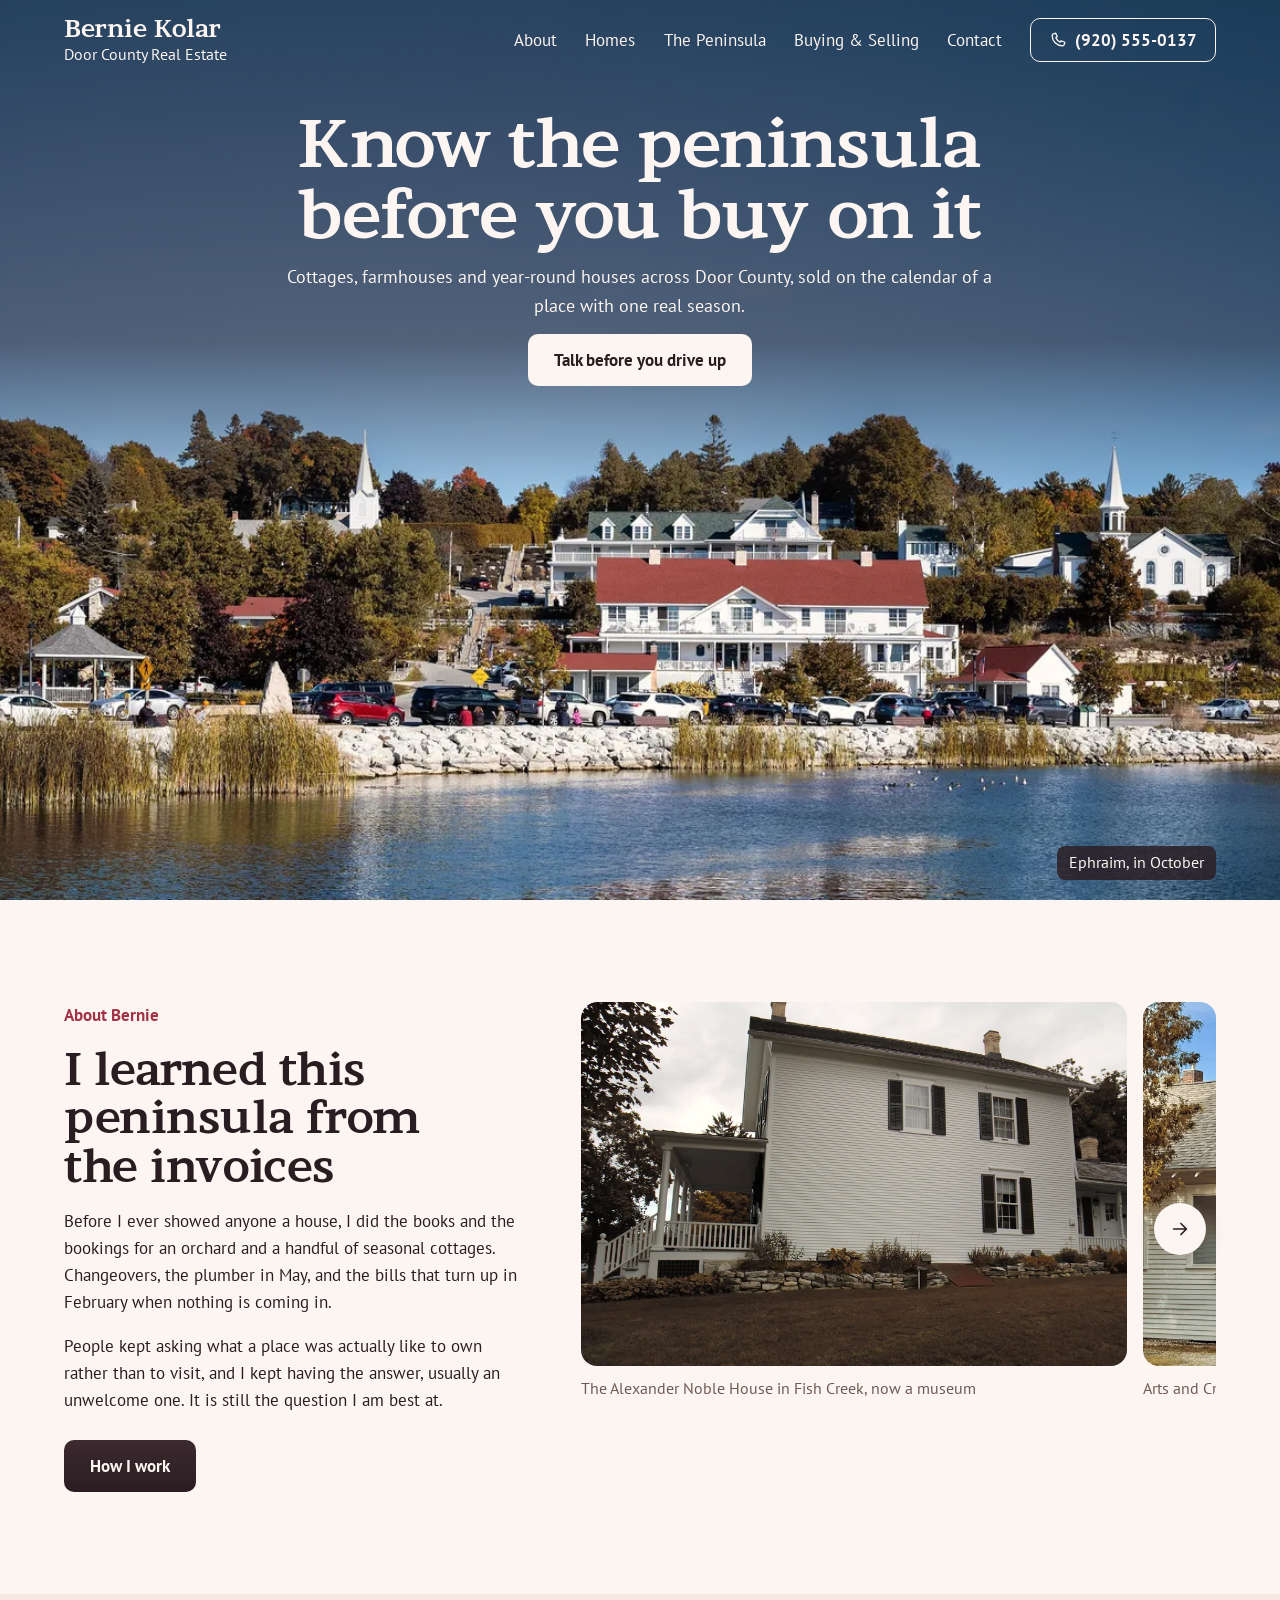
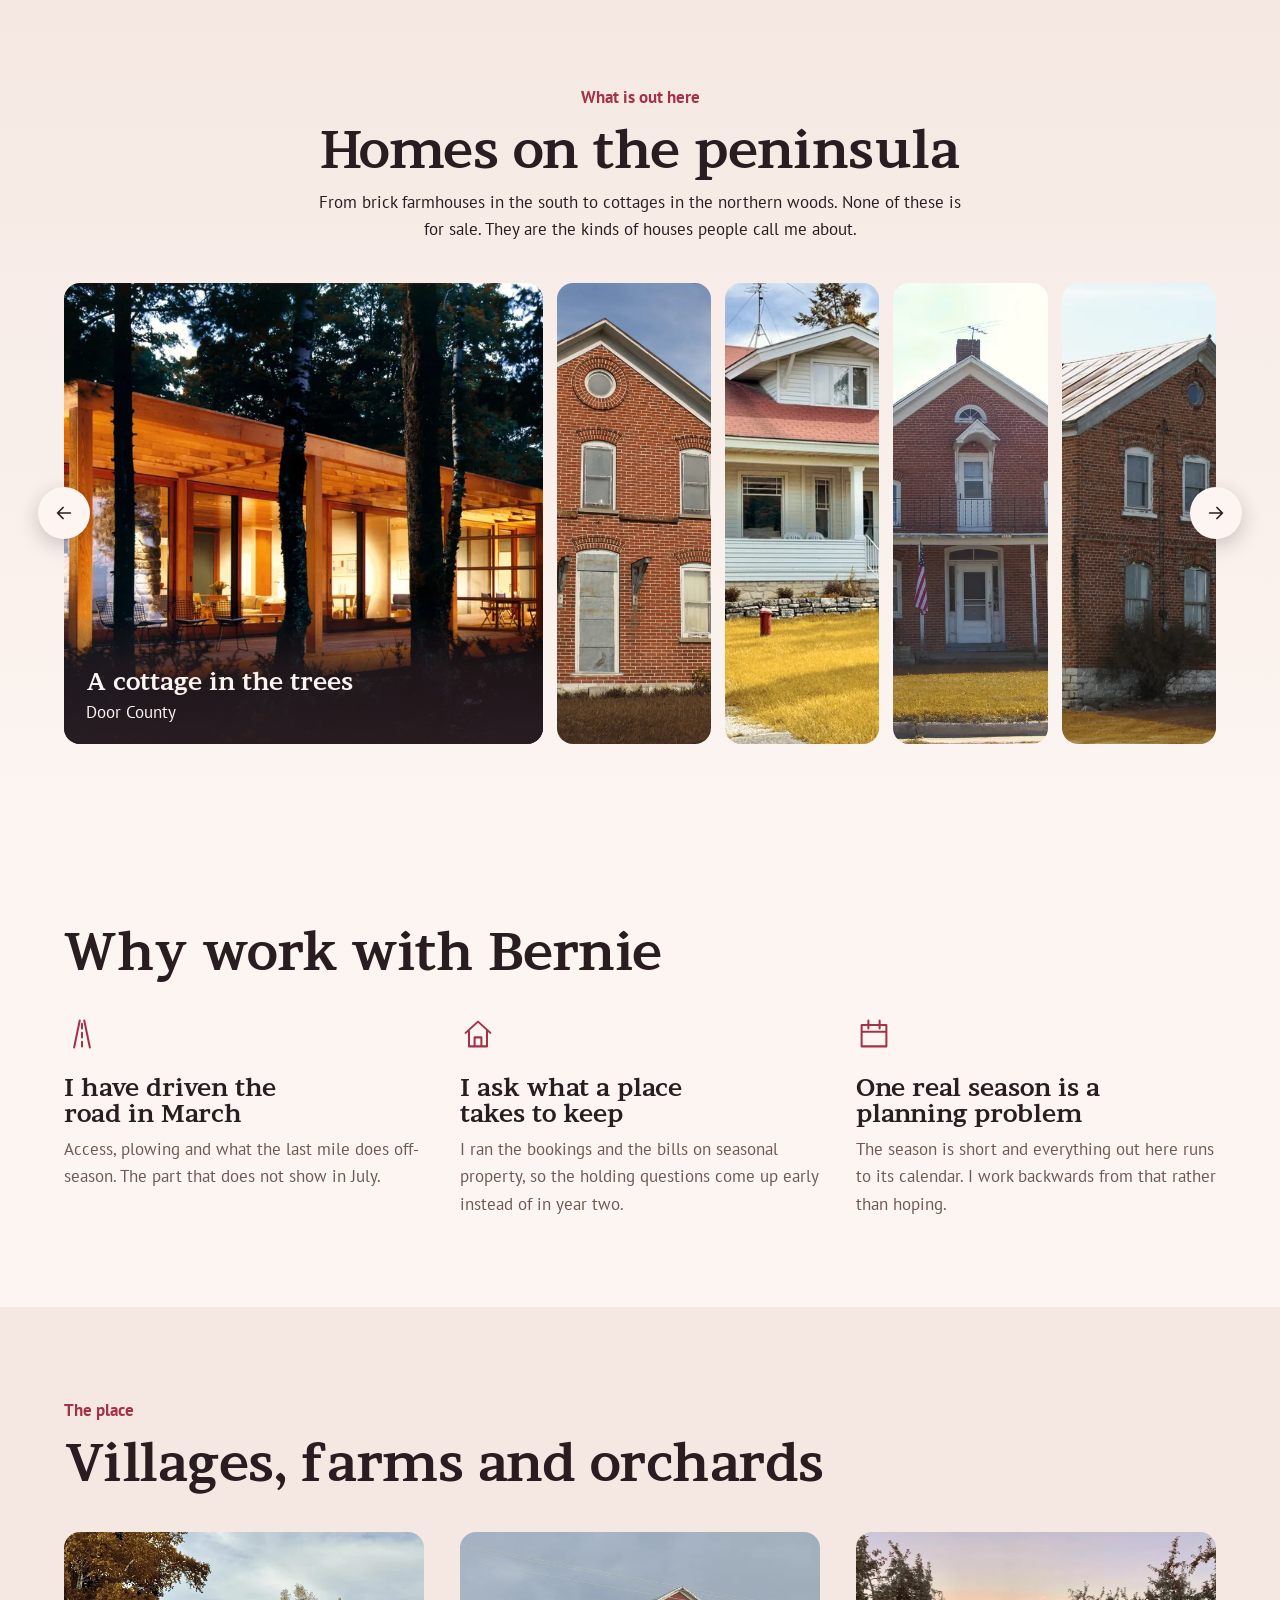
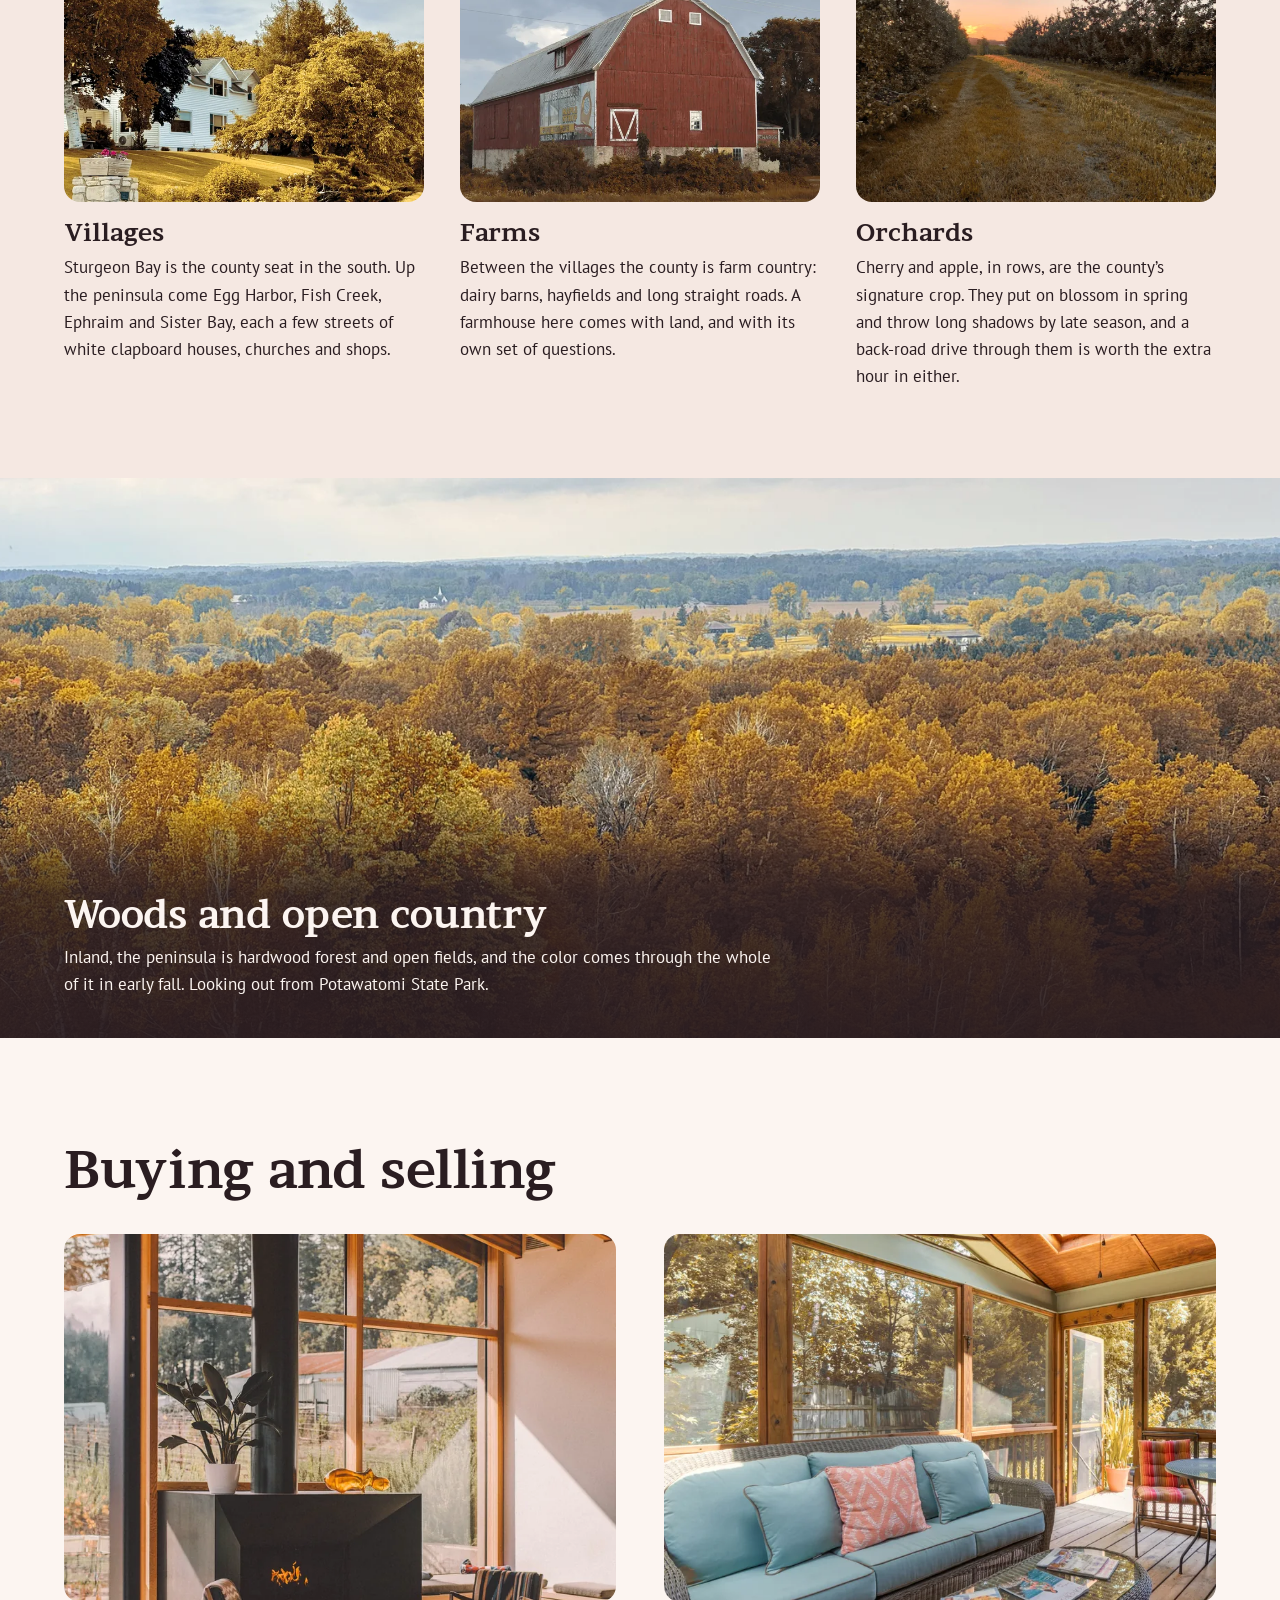
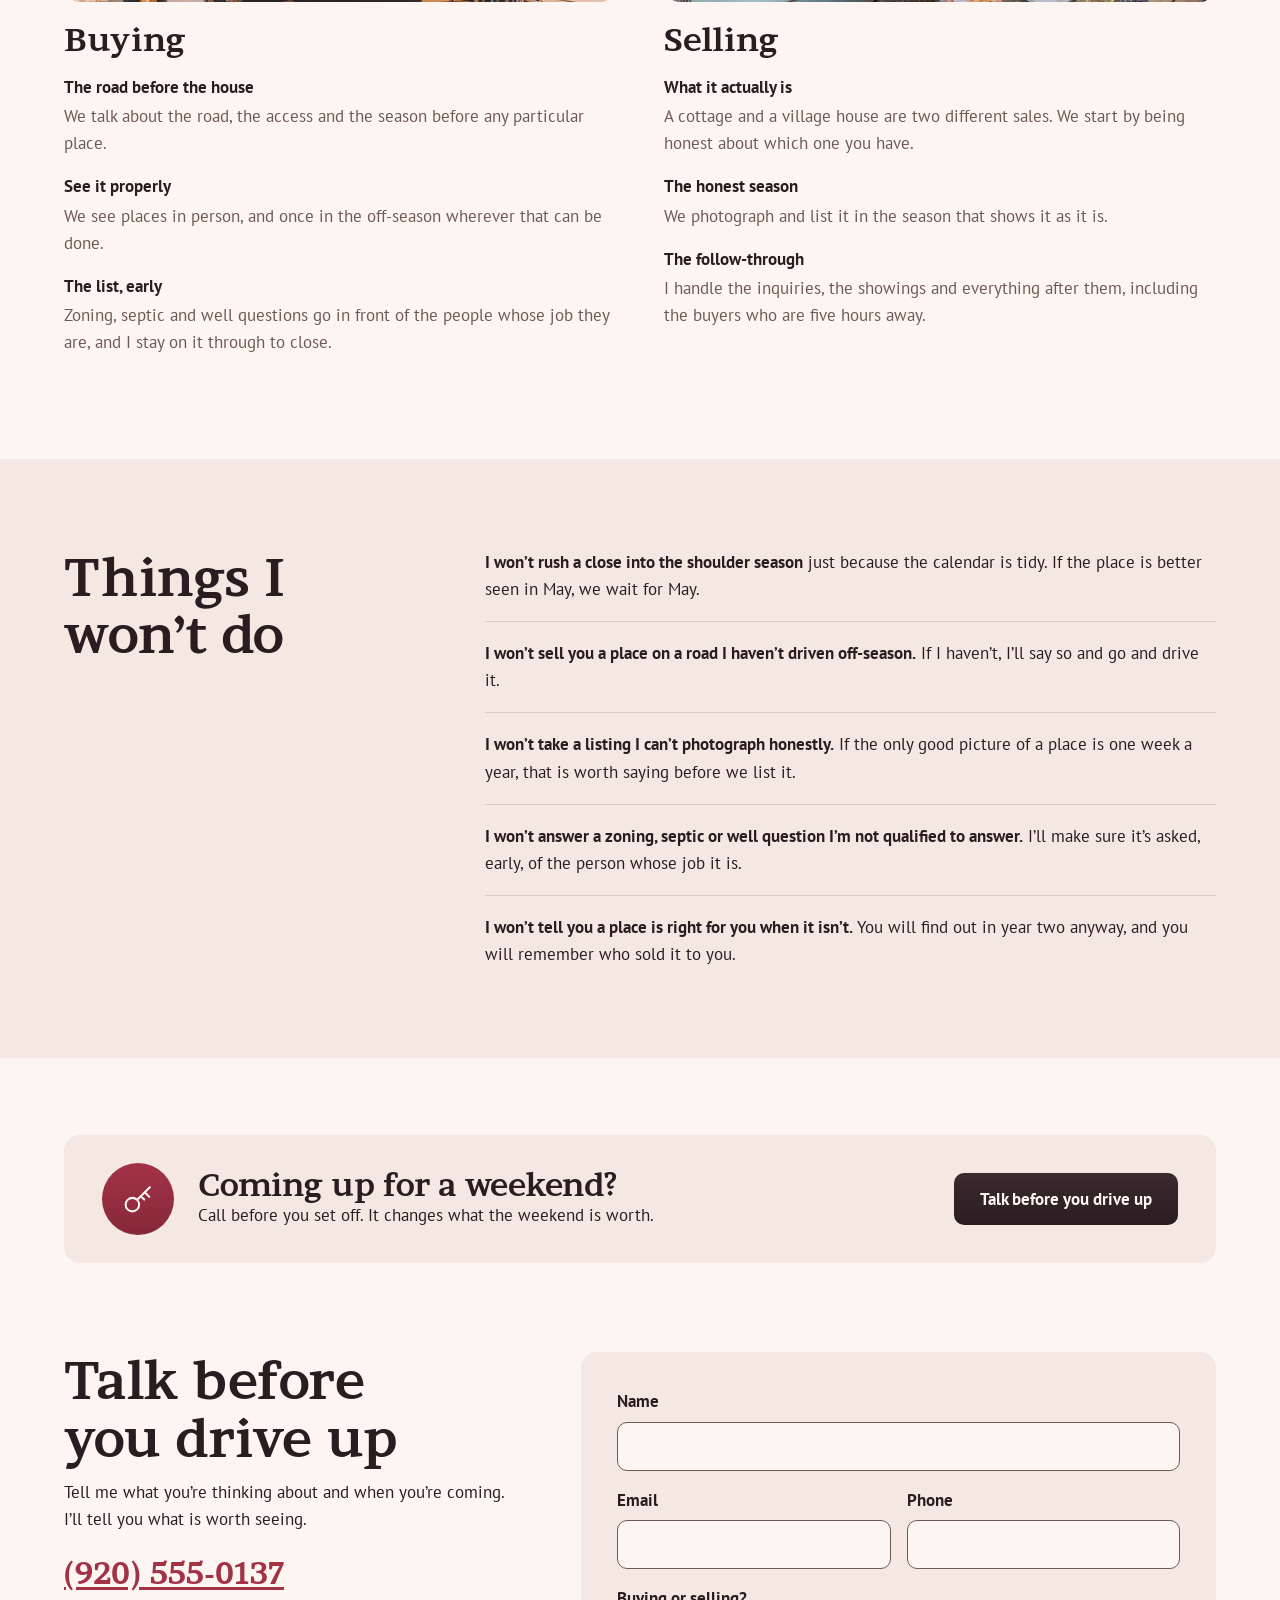
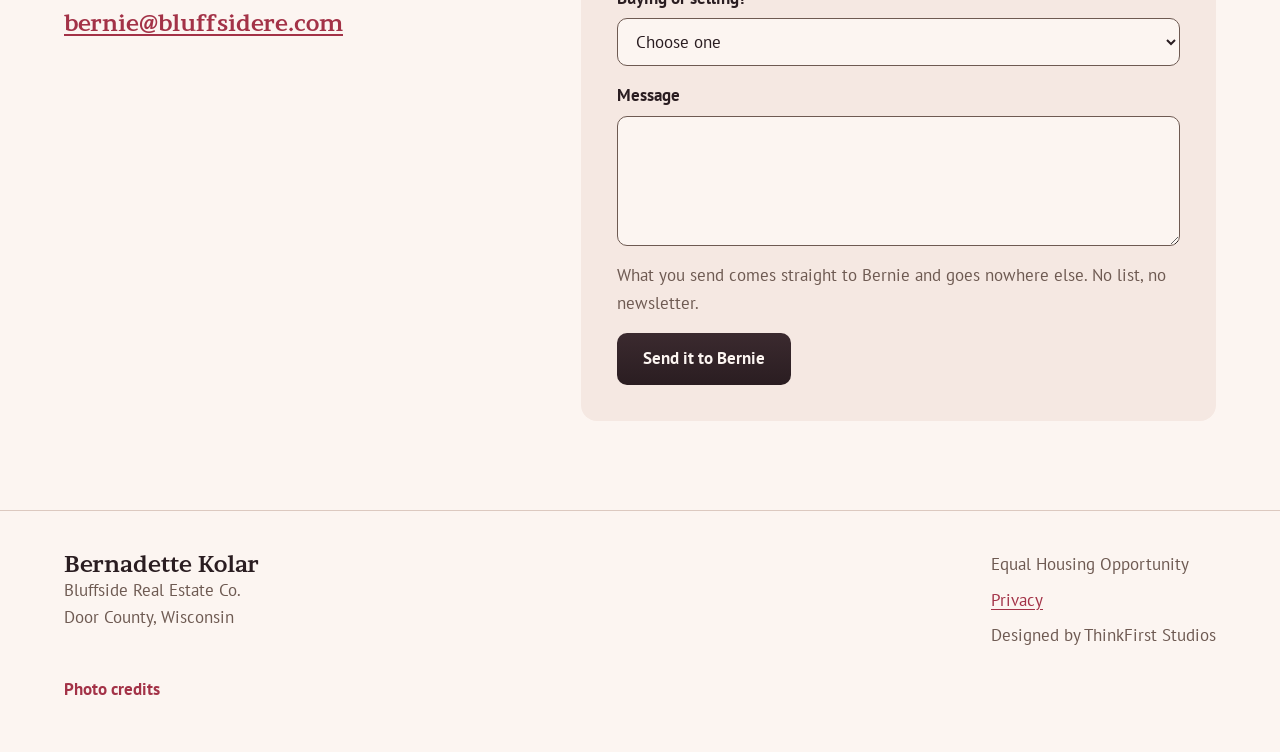
==== commit 7b8108c1: "Swap the harbor and shoreline material for villages, farms and woods Co-Authored-By: Claude Opus 5.5" ====
--- a/index.html
+++ b/index.html
@@ -5,12 +5,12 @@
   <meta charset="utf-8">
   <meta name="viewport" content="width=device-width, initial-scale=1">
   <title>Bernie Kolar · Door County Real Estate · The Door Peninsula, Wisconsin</title>
-  <meta name="description" content="Bernie Kolar works cottages, waterfront and year-round houses on the Door Peninsula: Sturgeon Bay, Fish Creek, Ephraim, Egg Harbor and Baileys Harbor. Talk before you drive up.">
+  <meta name="description" content="Bernie Kolar works cottages, farmhouses and year-round houses in Door County: Sturgeon Bay, Egg Harbor, Fish Creek, Ephraim and Sister Bay. Talk before you drive up.">
   <meta name="robots" content="noindex, nofollow">
   <link rel="canonical" href="https://bluffsidere.com/">
   <meta property="og:type" content="website">
   <meta property="og:title" content="Bernie Kolar · Door County Real Estate">
-  <meta property="og:description" content="Cottages, waterfront and year-round houses on the Door Peninsula. Talk before you drive up.">
+  <meta property="og:description" content="Cottages, farmhouses and year-round houses in Door County. Talk before you drive up.">
   <meta property="og:url" content="https://bluffsidere.com/">
   <meta property="og:image" content="https://bluffsidere.com/assets/og-card.jpg">
   <link rel="stylesheet" href="styles.css">
@@ -54,14 +54,14 @@
         <img src="assets/photos/ephraim-hero-1800.webp"
              srcset="assets/photos/ephraim-hero-1200.webp 1200w, assets/photos/ephraim-hero-1800.webp 1800w, assets/photos/ephraim-hero-2600.webp 2600w"
              sizes="100vw" width="2600" height="1176" fetchpriority="high"
-             alt="White houses and inns with red roofs on a wooded hillside above Eagle Harbor at Ephraim, the trees turning in October under a clear sky.">
+             alt="White houses and inns with red roofs on a wooded hillside in Ephraim, the trees turning in October under a clear sky.">
       </picture>
       <div class="hero__copy">
         <h1 id="hero-title">Know the peninsula <br>before you buy on it</h1>
-        <p>Cottages, waterfront and year-round houses across Door County, sold on the calendar of a place with one real season.</p>
+        <p>Cottages, farmhouses and year-round houses across Door County, sold on the calendar of a place with one real season.</p>
         <a class="btn btn--light" href="#contact">Talk before you drive up</a>
       </div>
-      <p class="hero__place">Ephraim, on Eagle Harbor, in October</p>
+      <p class="hero__place">Ephraim, in October</p>
     </section>
 
     <section class="about wrap" id="about" aria-labelledby="about-title">
@@ -103,7 +103,7 @@
       <div class="wrap homes__head">
         <p class="kicker">What is out here</p>
         <h2 id="homes-title">Homes on the peninsula</h2>
-        <p>From brick farmhouses in the south to cottages in the trees on the lake side. None of these is for sale. They are the kinds of houses people call me about.</p>
+        <p>From brick farmhouses in the south to cottages in the northern woods. None of these is for sale. They are the kinds of houses people call me about.</p>
       </div>
       <div class="rail wrap" data-rail>
         <button class="round rail__arrow rail__arrow--prev" type="button" data-rail-prev aria-label="Previous home">
@@ -115,7 +115,7 @@
               <img src="assets/photos/lake-cottage-1200.webp" srcset="assets/photos/lake-cottage-800.webp 800w, assets/photos/lake-cottage-1200.webp 1200w"
                    sizes="(min-width: 960px) 50vw, 80vw" width="1200" height="960" loading="lazy"
                    alt="A low timber-framed cottage with walls of glass, lit up at dusk among tall trees.">
-              <span class="rail__cap"><strong>A cottage in the trees</strong><span>Above Lake Michigan</span></span>
+              <span class="rail__cap"><strong>A cottage in the trees</strong><span>Door County</span></span>
             </button>
           </li>
           <li class="rail__item">
@@ -179,22 +179,22 @@
       <div class="wrap">
         <div class="peninsula__head">
           <p class="kicker">The place</p>
-          <h2 id="peninsula-title">Water on both sides, limestone underneath</h2>
+          <h2 id="peninsula-title">Villages, farms and orchards</h2>
         </div>
         <div class="places">
           <article>
-            <img src="assets/photos/eagle-bluff-light-900.webp" srcset="assets/photos/eagle-bluff-light-560.webp 560w, assets/photos/eagle-bluff-light-900.webp 900w"
-                 sizes="(min-width: 800px) 30vw, 90vw" width="900" height="1080" loading="lazy"
-                 alt="The lantern room and brick tower of Eagle Bluff Lighthouse against a clear sky.">
-            <h3>Two shores</h3>
-            <p>Lake Michigan runs down the east side and Green Bay down the west. The lake side gets the sunrise, the bay side the sunset. Eagle Bluff Lighthouse stands inside Peninsula State Park, and Cana Island, near Baileys Harbor, is reached by a causeway.</p>
+            <img src="assets/photos/village-moravia-1000.webp" srcset="assets/photos/village-moravia-640.webp 640w, assets/photos/village-moravia-1000.webp 1000w"
+                 sizes="(min-width: 800px) 30vw, 90vw" width="1000" height="750" loading="lazy"
+                 alt="A white clapboard house on a sloping lawn behind a fieldstone wall, framed by trees in gold leaf, in Ephraim.">
+            <h3>Villages</h3>
+            <p>Sturgeon Bay is the county seat in the south. Up the peninsula come Egg Harbor, Fish Creek, Ephraim and Sister Bay, each a few streets of white clapboard houses, churches and shops.</p>
           </article>
           <article>
-            <img src="assets/photos/shelf-rock-1000.webp" srcset="assets/photos/shelf-rock-640.webp 640w, assets/photos/shelf-rock-1000.webp 1000w"
-                 sizes="(min-width: 800px) 30vw, 90vw" width="1000" height="1000" loading="lazy"
-                 alt="Flat shelves of pale rock stepping down into shallow water on a Wisconsin shoreline.">
-            <h3>Limestone</h3>
-            <p>The peninsula is a long spine of limestone, part of the Niagara Escarpment. On the Green Bay side it stands up as bluffs. On the Lake Michigan side it slopes away into ledge and shelf rock at the waterline.</p>
+            <img src="assets/photos/dairy-barn-1000.webp" srcset="assets/photos/dairy-barn-640.webp 640w, assets/photos/dairy-barn-1000.webp 1000w"
+                 sizes="(min-width: 800px) 30vw, 90vw" width="1000" height="750" loading="lazy"
+                 alt="A tall red gambrel-roofed dairy barn on a stone foundation beside a country highway near Egg Harbor.">
+            <h3>Farms</h3>
+            <p>Between the villages the county is farm country: dairy barns, hayfields and long straight roads. A farmhouse here comes with land, and with its own set of questions.</p>
           </article>
           <article>
             <img src="assets/photos/orchard-rows-1000.webp" srcset="assets/photos/orchard-rows-1000.webp 1000w, assets/photos/orchard-rows-1600.webp 1600w"
@@ -205,14 +205,14 @@
           </article>
         </div>
       </div>
-      <figure class="harbor">
-        <img src="assets/photos/fish-creek-harbour-1600.webp"
-             srcset="assets/photos/fish-creek-harbour-1000.webp 1000w, assets/photos/fish-creek-harbour-1600.webp 1600w, assets/photos/fish-creek-harbour-2040.webp 2040w"
-             sizes="100vw" width="2040" height="850" loading="lazy"
-             alt="Sailboats moored across Fish Creek harbor at dusk, seen from the beach under a soft pink sky.">
+      <figure class="country">
+        <img src="assets/photos/woods-farmland-1600.webp"
+             srcset="assets/photos/woods-farmland-1000.webp 1000w, assets/photos/woods-farmland-1600.webp 1600w, assets/photos/woods-farmland-2400.webp 2400w"
+             sizes="100vw" width="2400" height="1000" loading="lazy"
+             alt="Rolling woods in orange and gold running out to farmland on the horizon, seen from above in early fall.">
         <figcaption>
-          <h3>Villages and harbors</h3>
-          <p>White clapboard and working harbors, from Sturgeon Bay up through Egg Harbor, Fish Creek and Ephraim, and across to Baileys Harbor. And the fish boil: whitefish and potatoes in a kettle over an open fire, finished with a boil-over worth standing back for.</p>
+          <h3>Woods and open country</h3>
+          <p>Inland, the peninsula is hardwood forest and open fields, and the color comes through the whole of it in early fall. Looking out from Potawatomi State Park.</p>
         </figcaption>
       </figure>
     </section>
@@ -226,12 +226,12 @@
                alt="A timber-roofed cottage room with a black stove, tall windows and low leather chairs.">
           <h3>Buying</h3>
           <dl>
-            <dt>The water before the house</dt>
-            <dd>We talk about the water, the access and the road before any particular place.</dd>
+            <dt>The road before the house</dt>
+            <dd>We talk about the road, the access and the season before any particular place.</dd>
             <dt>See it properly</dt>
             <dd>We see places in person, and once in the off-season wherever that can be done.</dd>
             <dt>The list, early</dt>
-            <dd>Shoreland, septic and well questions go in front of the people whose job they are, and I stay on it through to close.</dd>
+            <dd>Zoning, septic and well questions go in front of the people whose job they are, and I stay on it through to close.</dd>
           </dl>
         </article>
         <article>
@@ -258,7 +258,7 @@
           <li><strong>I won’t rush a close into the shoulder season</strong> just because the calendar is tidy. If the place is better seen in May, we wait for May.</li>
           <li><strong>I won’t sell you a place on a road I haven’t driven off-season.</strong> If I haven’t, I’ll say so and go and drive it.</li>
           <li><strong>I won’t take a listing I can’t photograph honestly.</strong> If the only good picture of a place is one week a year, that is worth saying before we list it.</li>
-          <li><strong>I won’t answer a shoreland, septic or well question I’m not qualified to answer.</strong> I’ll make sure it’s asked, early, of the person whose job it is.</li>
+          <li><strong>I won’t answer a zoning, septic or well question I’m not qualified to answer.</strong> I’ll make sure it’s asked, early, of the person whose job it is.</li>
           <li><strong>I won’t tell you a place is right for you when it isn’t.</strong> You will find out in year two anyway, and you will remember who sold it to you.</li>
         </ul>
       </div>
@@ -348,10 +348,10 @@
           <li><a href="https://commons.wikimedia.org/wiki/File:AugustDraizeFarmsteadHouse.jpg">August Draize Farmstead house</a>, Royalbroil, <a href="https://creativecommons.org/licenses/by-sa/3.0/">CC BY-SA 3.0</a></li>
           <li><a href="https://commons.wikimedia.org/wiki/File:J.B.BoucheHouseBrusselsWisconsin.jpg">J.B. Bouche House</a>, Royalbroil, <a href="https://creativecommons.org/licenses/by-sa/3.0/">CC BY-SA 3.0</a></li>
           <li><a href="https://commons.wikimedia.org/wiki/File:JoachineJFalqueHouse.jpg">Joachine J. Falque House</a>, Royalbroil, <a href="https://creativecommons.org/licenses/by-sa/3.0/">CC BY-SA 3.0</a></li>
-          <li><a href="https://www.pexels.com/photo/close-up-of-the-eagle-bluff-lighthouse-8353597/">Eagle Bluff Lighthouse</a>, RockTree Photography, Pexels License</li>
-          <li><a href="https://www.pexels.com/photo/rocky-beach-by-the-sea-27036347/">Rocky shoreline, Wisconsin</a>, Robert Schrader, Pexels License</li>
+          <li><a href="https://commons.wikimedia.org/wiki/File:Moravia_Street,_Ephraim,_WI.jpg">Moravia Street, Ephraim</a>, w_lemay, <a href="https://creativecommons.org/licenses/by-sa/2.0/">CC BY-SA 2.0</a></li>
+          <li><a href="https://commons.wikimedia.org/wiki/File:Dairy_Barn_Door_County_Wisconsin.jpg">Dairy Barn, Door County</a>, Robert Haugland, <a href="https://creativecommons.org/licenses/by-sa/4.0/">CC BY-SA 4.0</a></li>
           <li><a href="https://www.pexels.com/photo/apple-orchard-at-sunset-in-pennsylvania-countryside-32211714/">Apple orchard at sunset</a>, Jonathan David, Pexels License</li>
-          <li><a href="https://commons.wikimedia.org/wiki/File:Fish_Creek_Harbor_Park.jpg">Fish Creek Harbor Park</a>, Markheffron2, <a href="https://creativecommons.org/licenses/by-sa/3.0/">CC BY-SA 3.0</a></li>
+          <li><a href="https://commons.wikimedia.org/wiki/File:Overlook_of_rolling_forest_in_early_fall_with_distant_farmland,_Potawatomi_State_Park,_Wisconsin.jpg">Overlook in early fall, Potawatomi State Park</a>, Z3lvs, CC0</li>
           <li><a href="https://www.pexels.com/photo/living-room-interior-with-furniture-in-modern-cottage-4906249/">Living room in a modern cottage</a>, Maria Orlova, Pexels License</li>
           <li><a href="https://www.pexels.com/photo/interior-of-a-room-with-sofa-and-chairs-in-a-wooden-house-5008400/">Screened porch</a>, Curtis Adams, Pexels License</li>
         </ul>
--- a/styles.css
+++ b/styles.css
@@ -111,11 +111,11 @@
 .places { display: grid; gap: 36px; margin-block: 40px clamp(56px, 7vw, 88px); }
 .places img { width: 100%; aspect-ratio: 4 / 3; object-fit: cover; border-radius: var(--r); margin-bottom: 18px; }
 .places p { margin-top: 8px; }
-.harbor { position: relative; margin: 0; color: var(--shell); }
-.harbor img { width: 100%; min-height: 560px; max-height: 720px; object-fit: cover; }
-.harbor figcaption { position: absolute; inset: auto 0 0; padding: 96px var(--gutter) 40px; background: linear-gradient(0deg, rgba(42, 29, 33, .94), rgba(42, 29, 33, .8) 60%, rgba(42, 29, 33, 0)); }
-.harbor h3 { font-size: clamp(1.75rem, 3vw, 2.5rem); }
-.harbor p { max-width: 42em; margin-top: 8px; }
+.country { position: relative; margin: 0; color: var(--shell); }
+.country img { width: 100%; min-height: 560px; max-height: 720px; object-fit: cover; }
+.country figcaption { position: absolute; inset: auto 0 0; padding: 96px var(--gutter) 40px; background: linear-gradient(0deg, rgba(42, 29, 33, .94), rgba(42, 29, 33, .8) 60%, rgba(42, 29, 33, 0)); }
+.country h3 { font-size: clamp(1.75rem, 3vw, 2.5rem); }
+.country p { max-width: 42em; margin-top: 8px; }
 
 /* Buying and selling */
 .bs { padding-block: clamp(64px, 8vw, 112px); }
